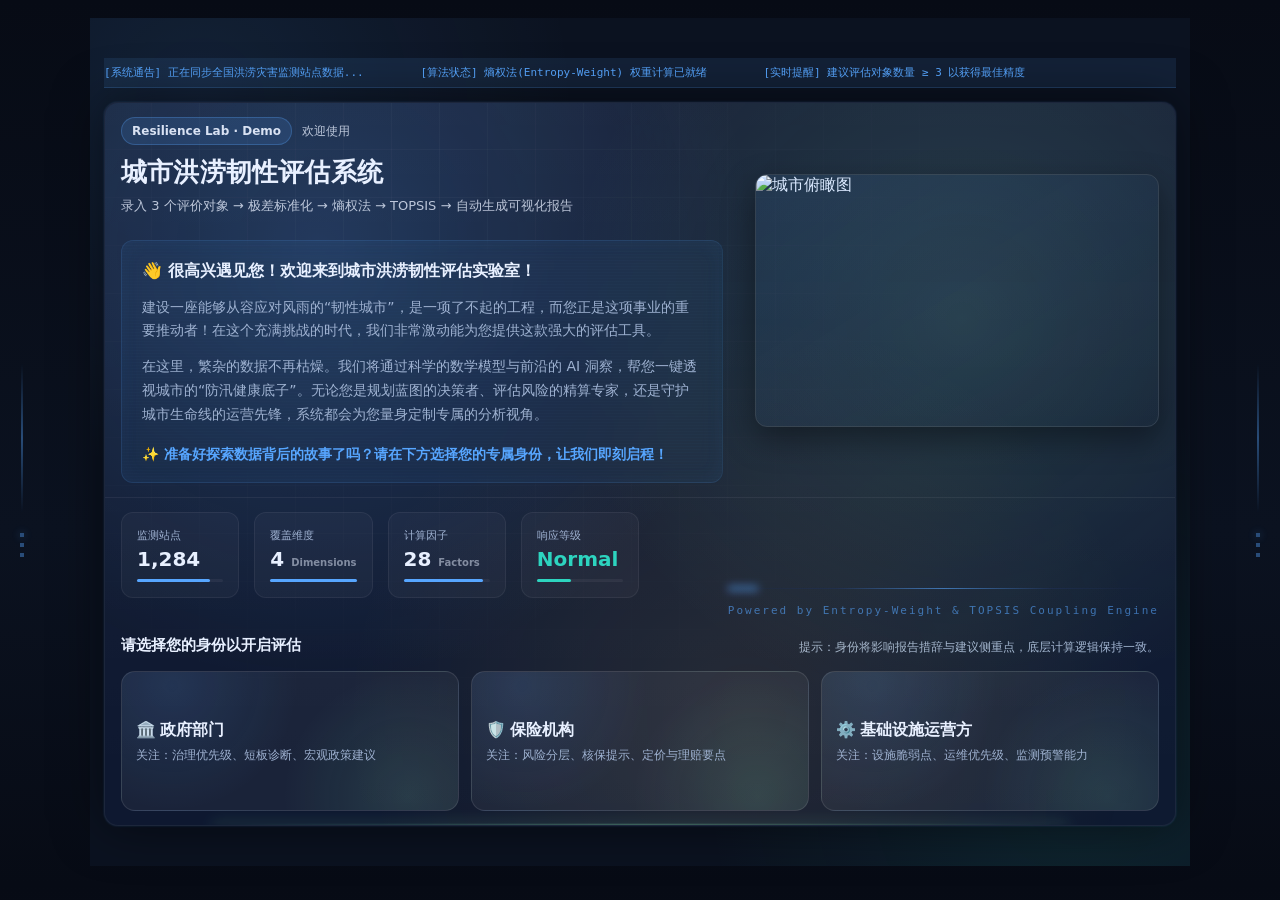
==== index.html @ 0f189b3d "无敌地图更改" ====
<!doctype html>
<html lang="zh-CN">
<head>
  <meta charset="UTF-8" />
  <meta name="viewport" content="width=device-width, initial-scale=1"/>
  <title>城市洪涝韧性评估（演示版）</title>
  <link rel="stylesheet" href="./styles.css" />
</head>
<body>

  <!-- ========== Landing：先选身份 ========== -->
  <main class="container" id="landingView">
    <div class="top-ticker">
        <div class="ticker-content">
            <span>[系统通告] 正在同步全国洪涝灾害监测站点数据...</span>
            <span>[算法状态] 熵权法(Entropy-Weight) 权重计算已就绪</span>
            <span>[实时提醒] 建议评估对象数量 ≥ 3 以获得最佳精度</span>
        </div>
    </div>

    <div class="side-deco side-left">
        <div class="deco-bar"></div>
        <div class="deco-dots"></div>
    </div>
    <div class="side-deco side-right">
        <div class="deco-bar"></div>
        <div class="deco-dots"></div>
    </div>    
    <section class="card hero">
      <div class="hero-bg" aria-hidden="true"></div>

      <div class="card-hd hero-hd">
        <div class="hero-content">
          <div class="hero-text">
            <div class="hero-top">
              <div class="hero-badge">Resilience Lab · Demo</div>
              <div class="hero-kicker">欢迎使用</div>
            </div>

            <h1 class="hero-title">城市洪涝韧性评估系统</h1>
            <div class="hero-subtitle">
              录入 3 个评价对象 → 极差标准化 → 熵权法 → TOPSIS → 自动生成可视化报告
            </div>
            
              <div class="welcome-msg">
              <p style="font-size: 16px; color: var(--text); font-weight: 600; margin-bottom: 12px;">
                👋 很高兴遇见您！欢迎来到城市洪涝韧性评估实验室！
              </p>
              <p>
                建设一座能够从容应对风雨的“韧性城市”，是一项了不起的工程，而您正是这项事业的重要推动者！在这个充满挑战的时代，我们非常激动能为您提供这款强大的评估工具。
              </p>
              <p>
                在这里，繁杂的数据不再枯燥。我们将通过科学的数学模型与前沿的 AI 洞察，帮您一键透视城市的“防汛健康底子”。无论您是规划蓝图的决策者、评估风险的精算专家，还是守护城市生命线的运营先锋，系统都会为您量身定制专属的分析视角。
              </p>
              <p style="color: var(--accent); font-weight: 600; margin-top: 16px;">
                ✨ 准备好探索数据背后的故事了吗？请在下方选择您的专属身份，让我们即刻启程！
              </p>
            </div>

          </div>
          
          <div class="hero-image">
            <!-- 使用了一张契合暗色主题的城市俯瞰图作为演示，您可以替换为自己的本地图片 -->
            <img src="https://images.unsplash.com/photo-1480714378408-67cf0d13bc1b?auto=format&fit=crop&w=800&q=80" alt="城市俯瞰图" loading="lazy" />
          </div>
        </div>
      </div>

      <div class="card-bd">
        <div class="role-header">
          <div class="system-stats-row">
              <div class="stat-box">
                  <span class="stat-label">监测站点</span>
                  <span class="stat-value">1,284</span>
                  <div class="stat-bar"><div class="bar-inner" style="width: 85%"></div></div>
              </div>
              <div class="stat-box">
                  <span class="stat-label">覆盖维度</span>
                  <span class="stat-value">4 <small>Dimensions</small></span>
                  <div class="stat-bar"><div class="bar-inner" style="width: 100%"></div></div>
              </div>
              <div class="stat-box">
                  <span class="stat-label">计算因子</span>
                  <span class="stat-value">28 <small>Factors</small></span>
                  <div class="stat-bar"><div class="bar-inner" style="width: 92%"></div></div>
              </div>
              <div class="stat-box">
                  <span class="stat-label">响应等级</span>
                  <span class="stat-value" style="color: var(--ok);">Normal</span>
                  <div class="stat-bar"><div class="bar-inner" style="width: 40%; background: var(--ok)"></div></div>
              </div>
          </div>

          <div class="landing-footer-decoration">
              <div class="data-pulse-line"></div>
              <p class="tech-tag">Powered by Entropy-Weight & TOPSIS Coupling Engine</p>
          </div>
          <span class="role-header-title">请选择您的身份以开启评估</span>
          <span class="hint" style="margin-top:0;">提示：身份将影响报告措辞与建议侧重点，底层计算逻辑保持一致。</span>
        </div>
        
        <div class="role-grid">
          <button class="role-card" data-role="gov" type="button">
            <div class="role-title">🏛️ 政府部门</div>
            <div class="role-desc">关注：治理优先级、短板诊断、宏观政策建议</div>
          </button>

          <button class="role-card" data-role="ins" type="button">
            <div class="role-title">🛡️ 保险机构</div>
            <div class="role-desc">关注：风险分层、核保提示、定价与理赔要点</div>
          </button>

          <button class="role-card" data-role="ops" type="button">
            <div class="role-title">⚙️ 基础设施运营方</div>
            <div class="role-desc">关注：设施脆弱点、运维优先级、监测预警能力</div>
          </button>
        </div>
      </div>
    </section>
  </main>


  <!-- ========== Main：主页面 ========== -->
  <div id="mainView" class="hidden">
    <header class="topbar">
      <div class="brand">
        <div class="logo">R</div>
        <div>
          <div class="title">城市洪涝韧性评估（演示站）</div>
          <div class="subtitle">熵权法 + TOPSIS（展示关键中间结果）</div>
        </div>
      </div>

      <div class="top-actions">
        <select id="roleSelect" class="control" title="切换身份">
          <option value="gov">政府部门</option>
          <option value="ins">保险机构</option>
          <option value="ops">基础设施运营方</option>
        </select>
        <button id="btnPrint" class="btn btn-ghost" type="button">导出PDF / 打印</button>
      </div>
    </header>

    <main class="container">
      <!-- 基础信息 -->
      <section class="card">
        <div class="card-hd">
          <h2>基础信息</h2>
          <div class="hint">身份显示在右上角，可随时切换。</div>
        </div>
        <div class="card-bd grid2">
          <div>
            <label class="label">当前身份</label>
            <div id="roleLabel" class="pill">政府部门</div>
          </div>
          <div>
            <label class="label">评估信息</label>
            <div class="row">
              <input id="cityInput" class="control" placeholder="城市/项目名称（如：北京市）" value="北京市" />
              <input id="dateInput" class="control" type="date" />
            </div>
          </div>
        </div>
      </section>

      <!-- 指标输入 -->
      <section class="card">
        <div class="card-hd">
          <h2>指标输入（演示版，可改）</h2>
          <div class="hint">至少需要 3 个评价对象才能稳定计算熵权。可先用示例数据一键填充。</div>
        </div>

        <div class="card-bd">
          <div class="toolbar">
            <button id="btnFillHigh" class="btn" type="button">填充示例：高韧性</button>
            <button id="btnFillMid" class="btn" type="button">填充示例：中韧性</button>
            <button id="btnFillLow" class="btn" type="button">填充示例：低韧性</button>
            <div class="spacer"></div>
            <button id="btnReset" class="btn btn-ghost" type="button">清空</button>
          </div>

          <div class="table-wrap">
            <table id="indicatorTable">
              <thead>
                <tr>
                  <th style="min-width: 220px;">指标（按四维度）</th>
                  <th style="min-width: 90px;">方向</th>
                  <th>对象A</th>
                  <th>对象B</th>
                  <th>对象C</th>
                </tr>
              </thead>
              <tbody id="indicatorTbody"></tbody>
            </table>
          </div>

          <div class="note">
            说明：方向 = 正向（越大越好）/ 负向（越大越差）。本 Demo 用代表性指标演示
          </div>
        </div>
      </section>

      <!-- 计算 -->
      <section class="card">
        <div class="card-hd">
          <div class="card" id="mapSection">
            <div class="card-hd">
              <span class="card-hd-title">📍 评估区域地理选择</span>
            </div>
            <div class="card-bd" style="display: flex; gap: 30px; height: 500px; align-items: center;">
              
              <div style="flex: 0 0 260px; display: flex; flex-direction: column; gap: 20px;">
                <label style="font-size:15px; font-weight:700;">选择评估行政区：</label>
                <select id="districtSelect" class="input-field" style="width: 100%; height: 40px; padding: 0 10px;">
                  <option value="">-- 请选择 --</option>
                  <option value="东城区">东城区</option>
                  <option value="西城区">西城区</option>
                  <option value="朝阳区">朝阳区</option>
                  <option value="海淀区">海淀区</option>
                  <option value="丰台区">丰台区</option>
                  <option value="石景山区">石景山区</option>
                  <option value="门头沟区">门头沟区</option>
                  <option value="房山区">房山区</option>
                  <option value="通州区">通州区</option>
                  <option value="顺义区">顺义区</option>
                  <option value="昌平区">昌平区</option>
                  <option value="大兴区">大兴区</option>
                  <option value="怀柔区">怀柔区</option>
                  <option value="平谷区">平谷区</option>
                  <option value="密云区">密云区</option>
                  <option value="延庆区">延庆区</option>
                </select>
                <div class="hint" style="font-size: 13px; color: var(--muted); line-height: 1.6;">
                  选择后地图将自动高亮对应区域，计算后将根据韧性等级自动着色。
                </div>
              </div>
              
              <div id="beijingMap" style="flex: 1; min-width: 600px; height: 500px; background: rgba(255,255,255,0.02); border-radius: 12px; position: relative;"></div>
            </div>
          </div>
          <br>
          <h2>计算与生成报告</h2>
          <div class="hint">按流程：极差标准化 → 熵权权重 → TOPSIS 距离 → 贴近度指数。</div>
        </div>
        <div class="card-bd" style="display: flex; gap: 30px; align-items: center;">
            <div style="flex: 1;">
                <button id="btnCompute" class="btn btn-primary" type="button">执行评估模型</button>
                <div id="status" class="status" style="margin-top: 10px;">Ready to Analyze...</div>
            </div>

            <div style="flex: 2; display: grid; grid-template-columns: repeat(3, 1fr); gap: 10px; opacity: 0.7;">
                <div class="stat-mini-box" style="background:rgba(255,255,255,0.03); padding:10px; border-radius:8px; border:1px solid rgba(255,255,255,0.05);">
                    <div style="font-size:10px; color:var(--muted);">算法引擎</div>
                    <div style="font-size:12px; font-family:monospace;">TOPSIS-Core </div>
                </div>
                <div class="stat-mini-box" style="background:rgba(255,255,255,0.03); padding:10px; border-radius:8px; border:1px solid rgba(255,255,255,0.05);">
                    <div style="font-size:10px; color:var(--muted);">数据校验</div>
                    <div style="font-size:12px; font-family:monospace; color:var(--ok);">PASS (28/28)</div>
                </div>
                <div class="stat-mini-box" style="background:rgba(255,255,255,0.03); padding:10px; border-radius:8px; border:1px solid rgba(255,255,255,0.05);">
                    <div style="font-size:10px; color:var(--muted);">计算模式</div>
                    <div style="font-size:12px; font-family:monospace;">Entropy-Weighting</div>
                </div>
            </div>
        </div>
      </section>

      <!-- 报告（放下端：保持你的布局要求） -->
      <section class="card report" id="report">
        <div class="card-hd">
          <h2>报告预览（可视化增强版）</h2>
          <div class="hint">包含：图表摘要、权重表、正理想解（摘录）、距离与贴近度、短板Top3。</div>
        </div>

        <div class="card-bd" id="reportBody">
          <div class="empty">点击“生成报告”后，这里会出现可导出的报告内容。</div>
        </div>
      </section>
    </main>

    <footer class="footer">
      演示站：仅用于产品展示。
    </footer>
  </div>

  <!-- 图表库：只做可视化，不参与计算 -->
  <script src="https://cdn.jsdelivr.net/npm/chart.js@4.4.1/dist/chart.umd.min.js"></script>
  <script src="./app.js"></script>
  <script src="https://cdn.jsdelivr.net/npm/echarts@5.4.3/dist/echarts.min.js"></script>
</body>
</html>
---- styles.css ----
:root{
  --bg:#0b1220;
  --card:#0f1a33;
  --muted:#9fb2d1;
  --text:#e8f0ff;
  --line:#203056;
  --accent:#57a6ff;
  --accent2:#8fffbd;
  --danger:#ff6b6b;
  --warn:#ffd166;
  --ok:#2dd4bf;
}

*{box-sizing:border-box;}
body{
  margin:0;
  font-family: ui-sans-serif, system-ui, -apple-system, Segoe UI, Roboto, Helvetica, Arial;
  background: linear-gradient(180deg, #070b15 0%, var(--bg) 60%, #070b15 100%);
  color:var(--text);
}

.hidden{ display:none !important; }

.topbar{
  position: sticky; top:0;
  z-index:10;
  display:flex; align-items:center; justify-content:space-between;
  padding:14px 18px;
  background: rgba(9,13,25,.85);
  backdrop-filter: blur(10px);
  border-bottom:1px solid rgba(255,255,255,.06);
}
.brand{display:flex; gap:12px; align-items:center;}
.logo{
  width:36px;height:36px;border-radius:10px;
  display:grid;place-items:center;
  background: linear-gradient(135deg, var(--accent), var(--accent2));
  color:#081025;font-weight:800;
}
.title{font-weight:800; letter-spacing:.2px;}
.subtitle{color:var(--muted); font-size:12px; margin-top:2px;}
.top-actions{display:flex; gap:10px; align-items:center;}

.container{
  max-width:1100px;
  margin:18px auto;
  padding:0 14px;
  display:flex;
  flex-direction:column;
  gap:14px;
}

.card{
  background: rgba(15,26,51,.88);
  border:1px solid rgba(255,255,255,.06);
  border-radius:14px;
  overflow:hidden;
  box-shadow: 0 10px 28px rgba(0,0,0,.35);
}
.card-hd{
  padding:14px 16px;
  border-bottom:1px solid rgba(255,255,255,.06);
}
.card-hd h2{margin:0; font-size:16px;}
.hint{color:var(--muted); font-size:12px; margin-top:6px; line-height:1.4;}
.card-bd{padding:14px 16px;}

.grid2{
  display:grid; grid-template-columns: 1fr 1fr;
  gap:12px;
}
@media (max-width: 860px){
  .grid2{grid-template-columns:1fr;}
}

.label{display:block; font-size:12px; color:var(--muted); margin-bottom:6px;}
.row{display:flex; gap:10px; flex-wrap:wrap;}

.control{
  background: rgba(255,255,255,.06);
  border:1px solid rgba(255,255,255,.10);
  color:var(--text);
  border-radius:10px;
  padding:10px 10px;
  min-width: 180px;
  outline:none;
}
.control:focus{border-color: rgba(87,166,255,.55); box-shadow: 0 0 0 3px rgba(87,166,255,.12);}

.pill{
  display:inline-flex; align-items:center;
  padding:8px 10px;
  border-radius:999px;
  background: rgba(87,166,255,.14);
  border:1px solid rgba(87,166,255,.28);
  width: fit-content;
}

.toolbar{display:flex; gap:10px; align-items:center; flex-wrap:wrap;}
.spacer{flex:1;}

.btn{
  border:1px solid rgba(255,255,255,.12);
  background: rgba(255,255,255,.06);
  color:var(--text);
  padding:10px 12px;
  border-radius:10px;
  cursor:pointer;
}
.btn:hover{border-color: rgba(255,255,255,.22);}
.btn-primary{
  background: linear-gradient(135deg, rgba(87,166,255,.95), rgba(45,212,191,.75));
  color:#071023;
  font-weight:800;
  border:none;
}
.btn-ghost{background: transparent;}

.status{
  font-size:12px;
  color:var(--muted);
  padding:8px 10px;
  border-radius:10px;
  border:1px dashed rgba(255,255,255,.14);
}

/* 优化表格容器，增加最大高度和内部滚动 */
.table-wrap {
  overflow-y: auto;
  overflow-x: auto;
  border-radius: 12px;
  border: 1px solid rgba(255,255,255,.08);
  max-height: 560px; /* 限制最大高度，触发内部滚动 */
  background: rgba(0,0,0,.1);
}

/* 锁定表头，滚动时表头不下沉 */
th {
  font-size: 12px; 
  color: var(--muted); 
  text-align: left; 
  background: rgba(15,26,51, 0.95); /* 改为深色实底，防止滚动时文字重叠 */
  backdrop-filter: blur(4px);
  position: sticky; 
  top: 0;
  z-index: 2;
  box-shadow: 0 1px 0 rgba(255,255,255,.08);
}

/* 滚动条整体美化 (Webkit) */
.table-wrap::-webkit-scrollbar {
  width: 8px;
  height: 8px;
}
.table-wrap::-webkit-scrollbar-track {
  background: rgba(255,255,255,.02);
  border-radius: 4px;
}
.table-wrap::-webkit-scrollbar-thumb {
  background: rgba(255,255,255,.15);
  border-radius: 4px;
}
.table-wrap::-webkit-scrollbar-thumb:hover {
  background: rgba(87,166,255,.4);
}


.dir{
  display:inline-flex; gap:6px; align-items:center;
  padding:6px 8px; border-radius:999px;
  border:1px solid rgba(255,255,255,.10);
  background: rgba(255,255,255,.05);
  font-size:12px;
}
.badge-pos{color:var(--ok);}
.badge-neg{color:var(--warn);}

.cell-input{
  width:100%;
  min-width:120px;
  padding:8px 8px;
  border-radius:10px;
  border:1px solid rgba(255,255,255,.10);
  background: rgba(0,0,0,.18);
  color:var(--text);
  outline:none;
}
.cell-input:focus{border-color: rgba(87,166,255,.55); box-shadow: 0 0 0 3px rgba(87,166,255,.12);}

.note{margin-top:10px; color:var(--muted); font-size:12px; line-height:1.4;}
.empty{color:var(--muted); font-size:13px; padding:10px; border:1px dashed rgba(255,255,255,.14); border-radius:12px;}

.report .card-bd{background: rgba(255,255,255,.02);}

.r-title{font-size:18px; font-weight:900; margin:0 0 6px 0;}
.r-meta{color:var(--muted); font-size:12px; margin-bottom:12px;}
hr.sep{border:none; border-top:1px solid rgba(255,255,255,.10); margin:14px 0;}

.kpi{
  display:grid; grid-template-columns: 1fr 1fr 1fr;
  gap:10px;
}
@media (max-width: 860px){
  .kpi{grid-template-columns:1fr;}
}
.kpi .box{
  border:1px solid rgba(255,255,255,.08);
  border-radius:12px;
  padding:12px;
  background: rgba(0,0,0,.16);
}
.kpi .box .big{font-size:22px; font-weight:900;}
.kpi .box .small{color:var(--muted); font-size:12px; margin-top:6px;}

.small-table{width:100%; border-collapse:collapse; margin-top:8px;}
.small-table th, .small-table td{padding:8px 8px; border-bottom:1px solid rgba(255,255,255,.06);}
.small-table th{background: rgba(255,255,255,.03);}

.footer{max-width:1100px; margin:16px auto 26px; padding:0 14px; color:var(--muted); font-size:12px;}

/* Landing: Hero 更精致 */
.hero{position:relative;}
.hero-hd{position:relative; overflow:hidden;}
.hero-top{display:flex; gap:10px; align-items:center; flex-wrap:wrap;}
.hero-badge{
  display:inline-flex; align-items:center;
  padding:6px 10px;
  border-radius:999px;
  background: rgba(87,166,255,.14);
  border:1px solid rgba(87,166,255,.28);
  color: rgba(232,240,255,.92);
  font-size:12px;
  font-weight:800;
}
.hero-kicker{color: rgba(232,240,255,.78); font-size:12px;}
.hero-title{
  margin:10px 0 6px 0;
  font-size: 26px;
  letter-spacing:.2px;
}
.hero-subtitle{
  color: rgba(232,240,255,.78);
  font-size:13px;
  line-height:1.5;
  max-width: 820px;
}
.hero-bg{
  position:absolute;
  inset:-2px;
  pointer-events:none;
  background:
    radial-gradient(circle at 20% 20%, rgba(87,166,255,.20), transparent 42%),
    radial-gradient(circle at 80% 30%, rgba(143,255,189,.14), transparent 40%),
    radial-gradient(circle at 60% 85%, rgba(255,209,102,.10), transparent 45%),
    linear-gradient(180deg, rgba(255,255,255,.06), rgba(255,255,255,0));
  opacity:.9;
}
.hero-bg::after{
  content:"";
  position:absolute;
  inset:0;
  background-image:
    linear-gradient(rgba(255,255,255,.06) 1px, transparent 1px),
    linear-gradient(90deg, rgba(255,255,255,.06) 1px, transparent 1px);
  background-size: 48px 48px;
  mask-image: radial-gradient(circle at 30% 10%, rgba(0,0,0,1), rgba(0,0,0,0) 60%);
  opacity:.55;
}

/* Landing 角色卡片 */
.role-grid{
  display:grid;
  grid-template-columns: 1fr 1fr 1fr;
  gap:12px;
}
@media (max-width: 860px){
  .role-grid{ grid-template-columns: 1fr; }
}
.role-card{
  text-align:left;
  padding:14px;
  border-radius:14px;
  border:1px solid rgba(255,255,255,.10);
  background:
    radial-gradient(circle at 15% 10%, rgba(87,166,255,.12), transparent 40%),
    radial-gradient(circle at 85% 90%, rgba(143,255,189,.10), transparent 40%),
    rgba(255,255,255,.05);
  color: var(--text);
  cursor:pointer;
  transition: transform .10s ease, border-color .12s ease, background .12s ease;
}
.role-card:hover{
  transform: translateY(-2px);
  border-color: rgba(87,166,255,.40);
  background:
    radial-gradient(circle at 15% 10%, rgba(87,166,255,.18), transparent 40%),
    radial-gradient(circle at 85% 90%, rgba(143,255,189,.14), transparent 40%),
    rgba(87,166,255,.06);
}
.role-title{ font-weight:900; font-size:16px; }
.role-desc{ color: var(--muted); font-size:12px; margin-top:6px; line-height:1.4; }

/* 报告：图表区 */
.viz-grid{
  display:grid;
  grid-template-columns: 1.2fr .8fr;
  gap:12px;
  margin-top: 10px;
}
@media (max-width: 860px){
  .viz-grid{grid-template-columns:1fr;}
}
.viz-card{
  border:1px solid rgba(255,255,255,.08);
  border-radius:12px;
  padding:12px;
  background: rgba(0,0,0,.16);
}
.viz-title{
  font-weight:900;
  margin:0 0 8px 0;
  font-size:13px;
  color: rgba(232,240,255,.92);
}
.canvas-wrap{
  height: 260px;
}
@media (max-width: 860px){
  .canvas-wrap{height: 240px;}
}

.ai-box{
  border:1px solid rgba(87,166,255,.22);
  background: rgba(87,166,255,.08);
  border-radius: 12px;
  padding: 10px 12px;
  margin-top: 8px;
}
.ai-muted{color: var(--muted); font-size:12px;}

/* Print */
@media print{
  body{background:#fff; color:#000;}
  .topbar, .footer, .toolbar, #btnPrint {display:none !important;}
  .card{box-shadow:none; border:1px solid #ddd; background:#fff;}
  .report .card-bd{background:#fff;}
  .hint,.note,.r-meta,.small,.ai-muted{color:#444 !important;}
  table, th, td{color:#000;}
}
/* =========================================
   新增：Landing 欢迎区图文布局
   ========================================= */
.hero-content {
  display: flex;
  gap: 32px;
  align-items: center;
}

.hero-text {
  flex: 1.2;
}

.hero-image {
  flex: 0.8;
  border-radius: 12px;
  overflow: hidden;
  border: 1px solid rgba(255,255,255,.1);
  box-shadow: 0 12px 32px rgba(0,0,0,.4);
  position: relative;
}

.hero-image::after {
  content: "";
  position: absolute;
  inset: 0;
  background: linear-gradient(to bottom right, rgba(87,166,255,0.1), transparent);
  pointer-events: none;
}

.hero-image img {
  width: 100%;
  height: auto;
  display: block;
  object-fit: cover;
  aspect-ratio: 16 / 10;
  transition: transform 0.5s ease;
}

.hero-image:hover img {
  transform: scale(1.03);
}

/* 替换或更新原有的 .welcome-msg 样式 */
.welcome-msg {
  margin-top: 24px;
  color: var(--muted);
  line-height: 1.7;
  font-size: 14px;
  background: rgba(87,166,255,.04); /* 加一点极淡的背景色烘托氛围 */
  padding: 16px 20px;
  border-radius: 12px;
  border-left: 3px solid var(--accent); /* 左侧加一条高亮强调线 */
}

.welcome-msg p {
  margin: 0 0 12px 0;
}

.welcome-msg p:last-child {
  margin-bottom: 0;
}


.role-header {
  display: flex;
  justify-content: space-between;
  align-items: flex-end;
  margin-bottom: 16px;
  flex-wrap: wrap;
  gap: 8px;
}

.role-header-title {
  font-size: 15px;
  font-weight: 800;
  color: var(--text);
}

/* 响应式处理：屏幕较小时改为上下堆叠 */
@media (max-width: 860px) {
  .hero-content {
    flex-direction: column;
    gap: 20px;
  }
  .hero-image {
    width: 100%;
  }
}
/* --- 页面整体填充增强 --- */
#landingView {
    padding-top: 40px;
    padding-bottom: 40px;
    background: 
        radial-gradient(circle at 10% 10%, rgba(87, 166, 255, 0.1), transparent 30%),
        radial-gradient(circle at 90% 90%, rgba(45, 212, 191, 0.1), transparent 30%),
        var(--bg);
}

/* --- 顶部统计面板 --- */
.system-stats-row {
    display: grid;
    grid-template-columns: repeat(4, 1fr);
    gap: 15px;
    margin-bottom: 30px;
}

.stat-box {
    background: rgba(255, 255, 255, 0.03);
    border: 1px solid rgba(255, 255, 255, 0.06);
    padding: 15px;
    border-radius: 12px;
    position: relative;
    overflow: hidden;
}

.stat-label { font-size: 11px; color: var(--muted); display: block; margin-bottom: 4px; }
.stat-value { font-size: 20px; font-weight: 900; color: var(--text); }
.stat-value small { font-size: 10px; opacity: 0.5; }

.stat-bar { height: 3px; background: rgba(255,255,255,0.05); margin-top: 8px; border-radius: 2px; }
.bar-inner { height: 100%; background: var(--accent); border-radius: 2px; transition: width 1s; }

/* --- 角色卡片增强（填满感的核心） --- */
.role-card {
    min-height: 140px; /* 增加高度 */
    display: flex;
    flex-direction: column;
    justify-content: center;
    position: relative;
}

.role-card::before {
    content: "";
    position: absolute;
    top: 0; left: 0; width: 100%; height: 2px;
    background: linear-gradient(90deg, transparent, var(--accent), transparent);
    opacity: 0; transition: 0.3s;
}

.role-card:hover::before { opacity: 1; }

/* --- 底部装饰 --- */
.landing-footer-decoration {
    margin-top: 40px;
    text-align: center;
    opacity: 0.6;
}

.data-pulse-line {
    width: 100%;
    height: 1px;
    background: linear-gradient(90deg, transparent, var(--line), var(--accent), var(--line), transparent);
    margin-bottom: 15px;
    position: relative;
}

.data-pulse-line::after {
    content: "";
    position: absolute;
    top: -2px; left: 0; width: 30px; height: 5px;
    background: var(--accent);
    filter: blur(4px);
    animation: scan 3s infinite linear;
}

@keyframes scan {
    0% { left: 0%; }
    100% { left: 100%; }
}

.tech-tag {
    font-family: monospace;
    font-size: 11px;
    letter-spacing: 2px;
    color: var(--accent);
}

/* --- 修正 Hero 区域的空洞 --- */
.welcome-msg {
    backdrop-filter: blur(10px);
    background: rgba(87, 166, 255, 0.05);
    border: 1px solid rgba(87, 166, 255, 0.15);
    box-shadow: inset 0 0 20px rgba(87, 166, 255, 0.05);
}
/* --- 顶部滚动公告 --- */
.top-ticker {
    background: rgba(87, 166, 255, 0.1);
    border-bottom: 1px solid rgba(87, 166, 255, 0.2);
    height: 30px;
    overflow: hidden;
    white-space: nowrap;
    display: flex;
    align-items: center;
}
.ticker-content {
    display: inline-block;
    animation: ticker 25s linear infinite;
    font-family: monospace;
    font-size: 11px;
    color: var(--accent);
}
.ticker-content span { margin-right: 50px; }
@keyframes ticker {
    0% { transform: translateX(100vw); }
    100% { transform: translateX(-100%); }
}

/* --- 侧边数据槽装饰 --- */
.side-deco {
    position: fixed;
    top: 50%;
    transform: translateY(-50%);
    display: flex;
    flex-direction: column;
    align-items: center;
    gap: 20px;
    opacity: 0.4;
    pointer-events: none;
}
.side-left { left: 20px; }
.side-right { right: 20px; }

.deco-bar {
    width: 2px;
    height: 150px;
    background: linear-gradient(to bottom, transparent, var(--accent), transparent);
}
.deco-dots {
    width: 4px;
    height: 4px;
    background: var(--accent);
    box-shadow: 0 0 8px var(--accent), 0 10px 0 var(--accent), 0 20px 0 var(--accent);
}

/* --- 强化 Hero 区域的视觉重量 --- */
.hero {
    position: relative;
    box-shadow: 0 0 50px rgba(0, 0, 0, 0.5), 0 0 2px rgba(87, 166, 255, 0.3);
}

/* 为卡片增加一个“发光底座”感 */
.hero::after {
    content: "";
    position: absolute;
    bottom: -1px; left: 10%; width: 80%; height: 1px;
    background: linear-gradient(90deg, transparent, var(--accent2), transparent);
    filter: blur(1px);
    box-shadow: 0 0 15px var(--accent2);
}

/* --- 欢迎信息的视觉扩充 --- */
.welcome-msg {
    border-right: 1px solid rgba(87, 166, 255, 0.1);
    position: relative;
    overflow: hidden;
}

/* 增加一个淡淡的背景扫描线 */
.welcome-msg::before {
    content: "";
    position: absolute;
    top: 0; left: 0; width: 100%; height: 100%;
    background: repeating-linear-gradient(0deg, transparent, transparent 2px, rgba(87, 166, 255, 0.03) 3px);
    pointer-events: none;
}

/* 响应式：屏幕太小时隐藏测边装饰 */
@media (max-width: 1200px) {
    .side-deco { display: none; }
}
/* 给主视图加个微妙的背景装饰，呼应 Landing */
#mainView {
    background-image: 
        radial-gradient(circle at 0% 0%, rgba(87, 166, 255, 0.05) 0%, transparent 40%),
        radial-gradient(circle at 100% 100%, rgba(45, 212, 191, 0.05) 0%, transparent 40%);
}

/* 1. 顶部 Header 深度美化 */
.topbar {
    border-bottom: 2px solid var(--accent);
    box-shadow: 0 4px 20px rgba(0,0,0,0.5);
}

/* 2. 改造计算按钮区域（原图这里太秃了） */
#btnCompute {
    position: relative;
    padding: 12px 40px;
    font-size: 16px;
    text-transform: uppercase;
    letter-spacing: 2px;
    overflow: hidden;
    transition: all 0.3s;
}

#btnCompute::after {
    content: "";
    position: absolute;
    width: 100%; height: 100%;
    top: 0; left: -100%;
    background: linear-gradient(90deg, transparent, rgba(255,255,255,0.2), transparent);
    animation: shine 3s infinite;
}

@keyframes shine {
    to { left: 100%; }
}

/* 3. 报告区域的“数字证书”风格（解决报告预览太扁平的问题） */
.report-header-box {
    display: flex;
    justify-content: space-between;
    align-items: center;
    padding: 20px;
    background: rgba(87, 166, 255, 0.05);
    border: 1px solid rgba(87, 166, 255, 0.2);
    border-radius: 12px;
    margin-bottom: 20px;
}

/* 4. 给表格输入框加点科技发光 */
.cell-input:focus {
    border-color: var(--accent2);
    box-shadow: 0 0 10px rgba(143, 255, 189, 0.2);
    background: rgba(143, 255, 189, 0.05);
}
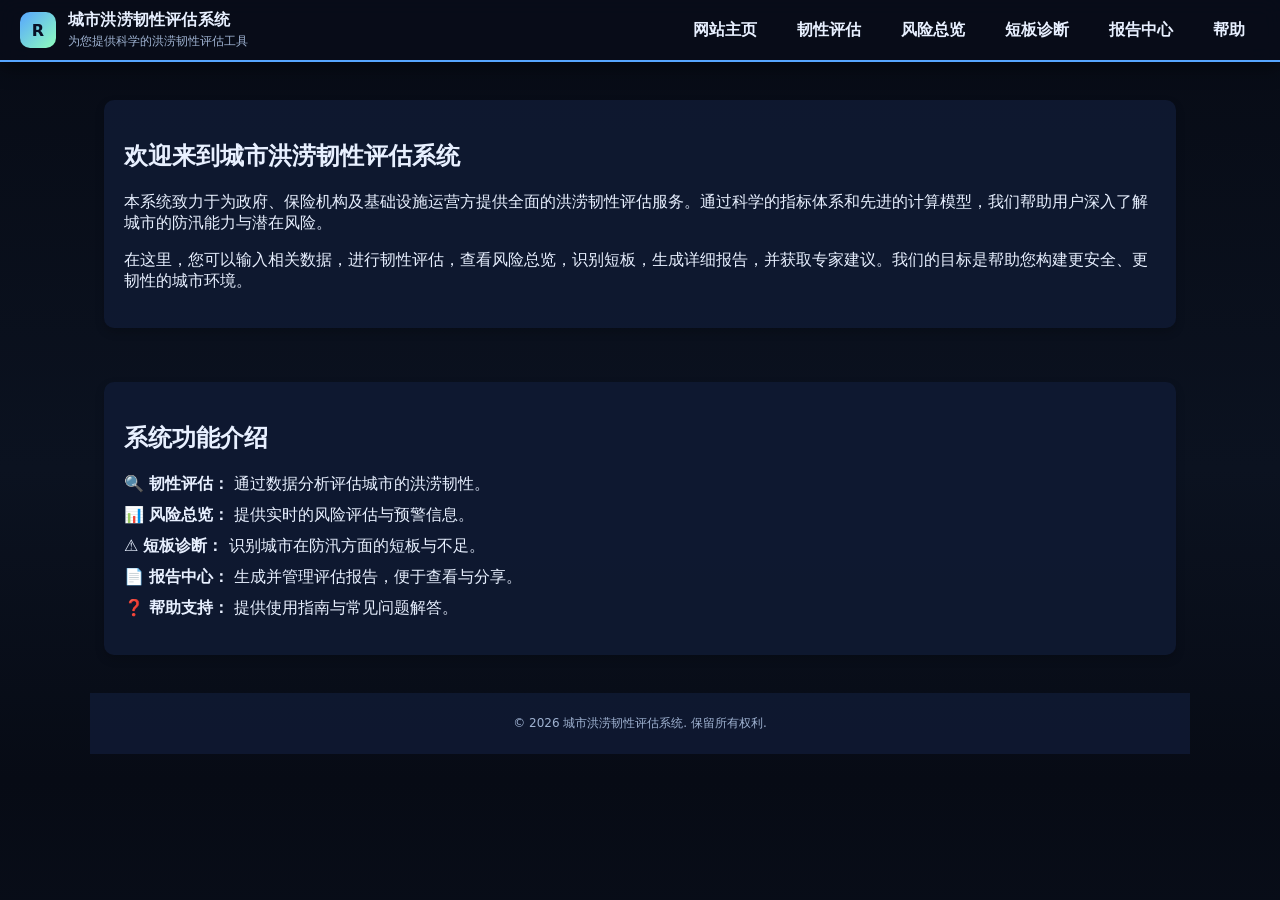
==== commit 080d29e5: "1" ====
--- a/index.html
+++ b/index.html
@@ -3,289 +3,62 @@
 <head>
   <meta charset="UTF-8" />
   <meta name="viewport" content="width=device-width, initial-scale=1"/>
-  <title>城市洪涝韧性评估（演示版）</title>
+  <title>城市洪涝韧性评估系统</title>
+  <script src="./top.js"></script>
   <link rel="stylesheet" href="./styles.css" />
+  <link rel="stylesheet" href="./home.css" />
 </head>
 <body>
 
-  <!-- ========== Landing：先选身份 ========== -->
-  <main class="container" id="landingView">
-    <div class="top-ticker">
-        <div class="ticker-content">
-            <span>[系统通告] 正在同步全国洪涝灾害监测站点数据...</span>
-            <span>[算法状态] 熵权法(Entropy-Weight) 权重计算已就绪</span>
-            <span>[实时提醒] 建议评估对象数量 ≥ 3 以获得最佳精度</span>
-        </div>
+  <!-- ========== 顶部导航栏 ========== -->
+  <header class="topbar">
+    <div class="brand">
+      <div class="logo">R</div>
+      <div>
+        <div class="title">城市洪涝韧性评估系统</div>
+        <div class="subtitle">为您提供科学的洪涝韧性评估工具</div>
+      </div>
     </div>
+    <nav class="top-actions">
+      <a href="#home" class="nav-link">网站主页</a>
+      <a href="/resilience-assessment.html" class="nav-link">韧性评估</a>
+      <a href="#risk-overview" class="nav-link">风险总览</a>
+      <a href="#gaps-diagnosis" class="nav-link">短板诊断</a>
+      <a href="#report-center" class="nav-link">报告中心</a>
+      <a href="#help" class="nav-link">帮助</a>
+    </nav>
+  </header>
 
-    <div class="side-deco side-left">
-        <div class="deco-bar"></div>
-        <div class="deco-dots"></div>
-    </div>
-    <div class="side-deco side-right">
-        <div class="deco-bar"></div>
-        <div class="deco-dots"></div>
-    </div>    
-    <section class="card hero">
-      <div class="hero-bg" aria-hidden="true"></div>
+  <!-- ========== 主内容区 ========== -->
+  <main class="container">
+    <section class="intro-section">
+      <h1>欢迎来到城市洪涝韧性评估系统</h1>
+      <p>
+        本系统致力于为政府、保险机构及基础设施运营方提供全面的洪涝韧性评估服务。通过科学的指标体系和先进的计算模型，我们帮助用户深入了解城市的防汛能力与潜在风险。
+      </p>
+      <p>
+        在这里，您可以输入相关数据，进行韧性评估，查看风险总览，识别短板，生成详细报告，并获取专家建议。我们的目标是帮助您构建更安全、更韧性的城市环境。
+      </p>
+    </section>
 
-      <div class="card-hd hero-hd">
-        <div class="hero-content">
-          <div class="hero-text">
-            <div class="hero-top">
-              <div class="hero-badge">Resilience Lab · Demo</div>
-              <div class="hero-kicker">欢迎使用</div>
-            </div>
+    <section class="features-section">
+      <h2>系统功能介绍</h2>
+      <ul>
+        <li>🔍 <strong>韧性评估：</strong> 通过数据分析评估城市的洪涝韧性。</li>
+        <li>📊 <strong>风险总览：</strong> 提供实时的风险评估与预警信息。</li>
+        <li>⚠️ <strong>短板诊断：</strong> 识别城市在防汛方面的短板与不足。</li>
+        <li>📄 <strong>报告中心：</strong> 生成并管理评估报告，便于查看与分享。</li>
+        <li>❓ <strong>帮助支持：</strong> 提供使用指南与常见问题解答。</li>
+      </ul>
+    </section>
 
-            <h1 class="hero-title">城市洪涝韧性评估系统</h1>
-            <div class="hero-subtitle">
-              录入 3 个评价对象 → 极差标准化 → 熵权法 → TOPSIS → 自动生成可视化报告
-            </div>
-            
-              <div class="welcome-msg">
-              <p style="font-size: 16px; color: var(--text); font-weight: 600; margin-bottom: 12px;">
-                👋 很高兴遇见您！欢迎来到城市洪涝韧性评估实验室！
-              </p>
-              <p>
-                建设一座能够从容应对风雨的“韧性城市”，是一项了不起的工程，而您正是这项事业的重要推动者！在这个充满挑战的时代，我们非常激动能为您提供这款强大的评估工具。
-              </p>
-              <p>
-                在这里，繁杂的数据不再枯燥。我们将通过科学的数学模型与前沿的 AI 洞察，帮您一键透视城市的“防汛健康底子”。无论您是规划蓝图的决策者、评估风险的精算专家，还是守护城市生命线的运营先锋，系统都会为您量身定制专属的分析视角。
-              </p>
-              <p style="color: var(--accent); font-weight: 600; margin-top: 16px;">
-                ✨ 准备好探索数据背后的故事了吗？请在下方选择您的专属身份，让我们即刻启程！
-              </p>
-            </div>
 
-          </div>
-          
-          <div class="hero-image">
-            <!-- 使用了一张契合暗色主题的城市俯瞰图作为演示，您可以替换为自己的本地图片 -->
-            <img src="https://images.unsplash.com/photo-1480714378408-67cf0d13bc1b?auto=format&fit=crop&w=800&q=80" alt="城市俯瞰图" loading="lazy" />
-          </div>
-        </div>
-      </div>
-
-      <div class="card-bd">
-        <div class="role-header">
-          <div class="system-stats-row">
-              <div class="stat-box">
-                  <span class="stat-label">监测站点</span>
-                  <span class="stat-value">1,284</span>
-                  <div class="stat-bar"><div class="bar-inner" style="width: 85%"></div></div>
-              </div>
-              <div class="stat-box">
-                  <span class="stat-label">覆盖维度</span>
-                  <span class="stat-value">4 <small>Dimensions</small></span>
-                  <div class="stat-bar"><div class="bar-inner" style="width: 100%"></div></div>
-              </div>
-              <div class="stat-box">
-                  <span class="stat-label">计算因子</span>
-                  <span class="stat-value">28 <small>Factors</small></span>
-                  <div class="stat-bar"><div class="bar-inner" style="width: 92%"></div></div>
-              </div>
-              <div class="stat-box">
-                  <span class="stat-label">响应等级</span>
-                  <span class="stat-value" style="color: var(--ok);">Normal</span>
-                  <div class="stat-bar"><div class="bar-inner" style="width: 40%; background: var(--ok)"></div></div>
-              </div>
-          </div>
-
-          <div class="landing-footer-decoration">
-              <div class="data-pulse-line"></div>
-              <p class="tech-tag">Powered by Entropy-Weight & TOPSIS Coupling Engine</p>
-          </div>
-          <span class="role-header-title">请选择您的身份以开启评估</span>
-          <span class="hint" style="margin-top:0;">提示：身份将影响报告措辞与建议侧重点，底层计算逻辑保持一致。</span>
-        </div>
-        
-        <div class="role-grid">
-          <button class="role-card" data-role="gov" type="button">
-            <div class="role-title">🏛️ 政府部门</div>
-            <div class="role-desc">关注：治理优先级、短板诊断、宏观政策建议</div>
-          </button>
-
-          <button class="role-card" data-role="ins" type="button">
-            <div class="role-title">🛡️ 保险机构</div>
-            <div class="role-desc">关注：风险分层、核保提示、定价与理赔要点</div>
-          </button>
-
-          <button class="role-card" data-role="ops" type="button">
-            <div class="role-title">⚙️ 基础设施运营方</div>
-            <div class="role-desc">关注：设施脆弱点、运维优先级、监测预警能力</div>
-          </button>
-        </div>
-      </div>
-    </section>
   </main>
 
+  <!-- ========== 页脚 ========== -->
+  <footer class="footer">
+    <p>© 2026 城市洪涝韧性评估系统. 保留所有权利.</p>
+  </footer>
 
-  <!-- ========== Main：主页面 ========== -->
-  <div id="mainView" class="hidden">
-    <header class="topbar">
-      <div class="brand">
-        <div class="logo">R</div>
-        <div>
-          <div class="title">城市洪涝韧性评估（演示站）</div>
-          <div class="subtitle">熵权法 + TOPSIS（展示关键中间结果）</div>
-        </div>
-      </div>
-
-      <div class="top-actions">
-        <select id="roleSelect" class="control" title="切换身份">
-          <option value="gov">政府部门</option>
-          <option value="ins">保险机构</option>
-          <option value="ops">基础设施运营方</option>
-        </select>
-        <button id="btnPrint" class="btn btn-ghost" type="button">导出PDF / 打印</button>
-      </div>
-    </header>
-
-    <main class="container">
-      <!-- 基础信息 -->
-      <section class="card">
-        <div class="card-hd">
-          <h2>基础信息</h2>
-          <div class="hint">身份显示在右上角，可随时切换。</div>
-        </div>
-        <div class="card-bd grid2">
-          <div>
-            <label class="label">当前身份</label>
-            <div id="roleLabel" class="pill">政府部门</div>
-          </div>
-          <div>
-            <label class="label">评估信息</label>
-            <div class="row">
-              <input id="cityInput" class="control" placeholder="城市/项目名称（如：北京市）" value="北京市" />
-              <input id="dateInput" class="control" type="date" />
-            </div>
-          </div>
-        </div>
-      </section>
-
-      <!-- 指标输入 -->
-      <section class="card">
-        <div class="card-hd">
-          <h2>指标输入（演示版，可改）</h2>
-          <div class="hint">至少需要 3 个评价对象才能稳定计算熵权。可先用示例数据一键填充。</div>
-        </div>
-
-        <div class="card-bd">
-          <div class="toolbar">
-            <button id="btnFillHigh" class="btn" type="button">填充示例：高韧性</button>
-            <button id="btnFillMid" class="btn" type="button">填充示例：中韧性</button>
-            <button id="btnFillLow" class="btn" type="button">填充示例：低韧性</button>
-            <div class="spacer"></div>
-            <button id="btnReset" class="btn btn-ghost" type="button">清空</button>
-          </div>
-
-          <div class="table-wrap">
-            <table id="indicatorTable">
-              <thead>
-                <tr>
-                  <th style="min-width: 220px;">指标（按四维度）</th>
-                  <th style="min-width: 90px;">方向</th>
-                  <th>对象A</th>
-                  <th>对象B</th>
-                  <th>对象C</th>
-                </tr>
-              </thead>
-              <tbody id="indicatorTbody"></tbody>
-            </table>
-          </div>
-
-          <div class="note">
-            说明：方向 = 正向（越大越好）/ 负向（越大越差）。本 Demo 用代表性指标演示
-          </div>
-        </div>
-      </section>
-
-      <!-- 计算 -->
-      <section class="card">
-        <div class="card-hd">
-          <div class="card" id="mapSection">
-            <div class="card-hd">
-              <span class="card-hd-title">📍 评估区域地理选择</span>
-            </div>
-            <div class="card-bd" style="display: flex; gap: 30px; height: 500px; align-items: center;">
-              
-              <div style="flex: 0 0 260px; display: flex; flex-direction: column; gap: 20px;">
-                <label style="font-size:15px; font-weight:700;">选择评估行政区：</label>
-                <select id="districtSelect" class="input-field" style="width: 100%; height: 40px; padding: 0 10px;">
-                  <option value="">-- 请选择 --</option>
-                  <option value="东城区">东城区</option>
-                  <option value="西城区">西城区</option>
-                  <option value="朝阳区">朝阳区</option>
-                  <option value="海淀区">海淀区</option>
-                  <option value="丰台区">丰台区</option>
-                  <option value="石景山区">石景山区</option>
-                  <option value="门头沟区">门头沟区</option>
-                  <option value="房山区">房山区</option>
-                  <option value="通州区">通州区</option>
-                  <option value="顺义区">顺义区</option>
-                  <option value="昌平区">昌平区</option>
-                  <option value="大兴区">大兴区</option>
-                  <option value="怀柔区">怀柔区</option>
-                  <option value="平谷区">平谷区</option>
-                  <option value="密云区">密云区</option>
-                  <option value="延庆区">延庆区</option>
-                </select>
-                <div class="hint" style="font-size: 13px; color: var(--muted); line-height: 1.6;">
-                  选择后地图将自动高亮对应区域，计算后将根据韧性等级自动着色。
-                </div>
-              </div>
-              
-              <div id="beijingMap" style="flex: 1; min-width: 600px; height: 500px; background: rgba(255,255,255,0.02); border-radius: 12px; position: relative;"></div>
-            </div>
-          </div>
-          <br>
-          <h2>计算与生成报告</h2>
-          <div class="hint">按流程：极差标准化 → 熵权权重 → TOPSIS 距离 → 贴近度指数。</div>
-        </div>
-        <div class="card-bd" style="display: flex; gap: 30px; align-items: center;">
-            <div style="flex: 1;">
-                <button id="btnCompute" class="btn btn-primary" type="button">执行评估模型</button>
-                <div id="status" class="status" style="margin-top: 10px;">Ready to Analyze...</div>
-            </div>
-
-            <div style="flex: 2; display: grid; grid-template-columns: repeat(3, 1fr); gap: 10px; opacity: 0.7;">
-                <div class="stat-mini-box" style="background:rgba(255,255,255,0.03); padding:10px; border-radius:8px; border:1px solid rgba(255,255,255,0.05);">
-                    <div style="font-size:10px; color:var(--muted);">算法引擎</div>
-                    <div style="font-size:12px; font-family:monospace;">TOPSIS-Core </div>
-                </div>
-                <div class="stat-mini-box" style="background:rgba(255,255,255,0.03); padding:10px; border-radius:8px; border:1px solid rgba(255,255,255,0.05);">
-                    <div style="font-size:10px; color:var(--muted);">数据校验</div>
-                    <div style="font-size:12px; font-family:monospace; color:var(--ok);">PASS (28/28)</div>
-                </div>
-                <div class="stat-mini-box" style="background:rgba(255,255,255,0.03); padding:10px; border-radius:8px; border:1px solid rgba(255,255,255,0.05);">
-                    <div style="font-size:10px; color:var(--muted);">计算模式</div>
-                    <div style="font-size:12px; font-family:monospace;">Entropy-Weighting</div>
-                </div>
-            </div>
-        </div>
-      </section>
-
-      <!-- 报告（放下端：保持你的布局要求） -->
-      <section class="card report" id="report">
-        <div class="card-hd">
-          <h2>报告预览（可视化增强版）</h2>
-          <div class="hint">包含：图表摘要、权重表、正理想解（摘录）、距离与贴近度、短板Top3。</div>
-        </div>
-
-        <div class="card-bd" id="reportBody">
-          <div class="empty">点击“生成报告”后，这里会出现可导出的报告内容。</div>
-        </div>
-      </section>
-    </main>
-
-    <footer class="footer">
-      演示站：仅用于产品展示。
-    </footer>
-  </div>
-
-  <!-- 图表库：只做可视化，不参与计算 -->
-  <script src="https://cdn.jsdelivr.net/npm/chart.js@4.4.1/dist/chart.umd.min.js"></script>
-  <script src="./app.js"></script>
-  <script src="https://cdn.jsdelivr.net/npm/echarts@5.4.3/dist/echarts.min.js"></script>
 </body>
 </html>
--- a/styles.css
+++ b/styles.css
@@ -1,127 +1,207 @@
-:root{
-  --bg:#0b1220;
-  --card:#0f1a33;
-  --muted:#9fb2d1;
-  --text:#e8f0ff;
-  --line:#203056;
-  --accent:#57a6ff;
-  --accent2:#8fffbd;
-  --danger:#ff6b6b;
-  --warn:#ffd166;
-  --ok:#2dd4bf;
-}
-
-*{box-sizing:border-box;}
-body{
-  margin:0;
+:root {
+  --bg: #0b1220;
+  --card: #0f1a33;
+  --muted: #9fb2d1;
+  --text: #e8f0ff;
+  --line: #203056;
+  --accent: #57a6ff;
+  --accent2: #8fffbd;
+  --danger: #ff6b6b;
+  --warn: #ffd166;
+  --ok: #2dd4bf;
+}
+
+* {
+  box-sizing: border-box;
+}
+
+body {
+  margin: 0;
   font-family: ui-sans-serif, system-ui, -apple-system, Segoe UI, Roboto, Helvetica, Arial;
   background: linear-gradient(180deg, #070b15 0%, var(--bg) 60%, #070b15 100%);
-  color:var(--text);
-}
-
-.hidden{ display:none !important; }
-
-.topbar{
-  position: sticky; top:0;
-  z-index:10;
-  display:flex; align-items:center; justify-content:space-between;
-  padding:14px 18px;
-  background: rgba(9,13,25,.85);
+  color: var(--text);
+}
+
+.hidden {
+  display: none !important;
+}
+
+.topbar {
+  position: sticky;
+  top: 0;
+  z-index: 10;
+  display: flex;
+  align-items: center;
+  justify-content: space-between;
+  padding: 14px 18px;
+  background: rgba(9, 13, 25, 0.85);
   backdrop-filter: blur(10px);
-  border-bottom:1px solid rgba(255,255,255,.06);
-}
-.brand{display:flex; gap:12px; align-items:center;}
-.logo{
-  width:36px;height:36px;border-radius:10px;
-  display:grid;place-items:center;
+  border-bottom: 1px solid rgba(255, 255, 255, 0.06);
+}
+
+.brand {
+  display: flex;
+  gap: 12px;
+  align-items: center;
+}
+
+.logo {
+  width: 36px;
+  height: 36px;
+  border-radius: 10px;
+  display: grid;
+  place-items: center;
   background: linear-gradient(135deg, var(--accent), var(--accent2));
-  color:#081025;font-weight:800;
-}
-.title{font-weight:800; letter-spacing:.2px;}
-.subtitle{color:var(--muted); font-size:12px; margin-top:2px;}
-.top-actions{display:flex; gap:10px; align-items:center;}
-
-.container{
-  max-width:1100px;
-  margin:18px auto;
-  padding:0 14px;
-  display:flex;
-  flex-direction:column;
-  gap:14px;
-}
-
-.card{
-  background: rgba(15,26,51,.88);
-  border:1px solid rgba(255,255,255,.06);
-  border-radius:14px;
-  overflow:hidden;
-  box-shadow: 0 10px 28px rgba(0,0,0,.35);
-}
-.card-hd{
-  padding:14px 16px;
-  border-bottom:1px solid rgba(255,255,255,.06);
-}
-.card-hd h2{margin:0; font-size:16px;}
-.hint{color:var(--muted); font-size:12px; margin-top:6px; line-height:1.4;}
-.card-bd{padding:14px 16px;}
-
-.grid2{
-  display:grid; grid-template-columns: 1fr 1fr;
-  gap:12px;
-}
-@media (max-width: 860px){
-  .grid2{grid-template-columns:1fr;}
-}
-
-.label{display:block; font-size:12px; color:var(--muted); margin-bottom:6px;}
-.row{display:flex; gap:10px; flex-wrap:wrap;}
-
-.control{
-  background: rgba(255,255,255,.06);
-  border:1px solid rgba(255,255,255,.10);
-  color:var(--text);
-  border-radius:10px;
-  padding:10px 10px;
+  color: #081025;
+  font-weight: 800;
+}
+
+.title {
+  font-weight: 800;
+  letter-spacing: 0.2px;
+}
+
+.subtitle {
+  color: var(--muted);
+  font-size: 12px;
+  margin-top: 2px;
+}
+
+.top-actions {
+  display: flex;
+  gap: 10px;
+  align-items: center;
+}
+
+.container {
+  max-width: 1100px;
+  margin: 18px auto;
+  padding: 0 14px;
+  display: flex;
+  flex-direction: column;
+  gap: 14px;
+}
+
+.card {
+  background: rgba(15, 26, 51, 0.88);
+  border: 1px solid rgba(255, 255, 255, 0.06);
+  border-radius: 14px;
+  overflow: hidden;
+  box-shadow: 0 10px 28px rgba(0, 0, 0, 0.35);
+}
+
+.card-hd {
+  padding: 14px 16px;
+  border-bottom: 1px solid rgba(255, 255, 255, 0.06);
+}
+
+.card-hd h2 {
+  margin: 0;
+  font-size: 16px;
+}
+
+.hint {
+  color: var(--muted);
+  font-size: 12px;
+  margin-top: 6px;
+  line-height: 1.4;
+}
+
+.card-bd {
+  padding: 14px 16px;
+}
+
+.grid2 {
+  display: grid;
+  grid-template-columns: 1fr 1fr;
+  gap: 12px;
+}
+
+@media (max-width: 860px) {
+  .grid2 {
+    grid-template-columns: 1fr;
+  }
+}
+
+.label {
+  display: block;
+  font-size: 12px;
+  color: var(--muted);
+  margin-bottom: 6px;
+}
+
+.row {
+  display: flex;
+  gap: 10px;
+  flex-wrap: wrap;
+}
+
+.control {
+  background: rgba(255, 255, 255, 0.06);
+  border: 1px solid rgba(255, 255, 255, 0.10);
+  color: var(--text);
+  border-radius: 10px;
+  padding: 10px;
   min-width: 180px;
-  outline:none;
-}
-.control:focus{border-color: rgba(87,166,255,.55); box-shadow: 0 0 0 3px rgba(87,166,255,.12);}
-
-.pill{
-  display:inline-flex; align-items:center;
-  padding:8px 10px;
-  border-radius:999px;
-  background: rgba(87,166,255,.14);
-  border:1px solid rgba(87,166,255,.28);
+  outline: none;
+}
+
+.control:focus {
+  border-color: rgba(87, 166, 255, 0.55);
+  box-shadow: 0 0 0 3px rgba(87, 166, 255, 0.12);
+}
+
+.pill {
+  display: inline-flex;
+  align-items: center;
+  padding: 8px 10px;
+  border-radius: 999px;
+  background: rgba(87, 166, 255, 0.14);
+  border: 1px solid rgba(87, 166, 255, 0.28);
   width: fit-content;
 }
 
-.toolbar{display:flex; gap:10px; align-items:center; flex-wrap:wrap;}
-.spacer{flex:1;}
-
-.btn{
-  border:1px solid rgba(255,255,255,.12);
-  background: rgba(255,255,255,.06);
-  color:var(--text);
-  padding:10px 12px;
-  border-radius:10px;
-  cursor:pointer;
-}
-.btn:hover{border-color: rgba(255,255,255,.22);}
-.btn-primary{
-  background: linear-gradient(135deg, rgba(87,166,255,.95), rgba(45,212,191,.75));
-  color:#071023;
-  font-weight:800;
-  border:none;
-}
-.btn-ghost{background: transparent;}
-
-.status{
-  font-size:12px;
-  color:var(--muted);
-  padding:8px 10px;
-  border-radius:10px;
-  border:1px dashed rgba(255,255,255,.14);
+.toolbar {
+  display: flex;
+  gap: 10px;
+  align-items: center;
+  flex-wrap: wrap;
+}
+
+.spacer {
+  flex: 1;
+}
+
+.btn {
+  border: 1px solid rgba(255, 255, 255, 0.12);
+  background: rgba(255, 255, 255, 0.06);
+  color: var(--text);
+  padding: 10px 12px;
+  border-radius: 10px;
+  cursor: pointer;
+}
+
+.btn:hover {
+  border-color: rgba(255, 255, 255, 0.22);
+}
+
+.btn-primary {
+  background: linear-gradient(135deg, rgba(87, 166, 255, 0.95), rgba(45, 212, 191, 0.75));
+  color: #071023;
+  font-weight: 800;
+  border: none;
+}
+
+.btn-ghost {
+  background: transparent;
+}
+
+.status {
+  font-size: 12px;
+  color: var(--muted);
+  padding: 8px 10px;
+  border-radius: 10px;
+  border: 1px dashed rgba(255, 255, 255, 0.14);
 }
 
 /* 优化表格容器，增加最大高度和内部滚动 */
@@ -129,22 +209,22 @@
   overflow-y: auto;
   overflow-x: auto;
   border-radius: 12px;
-  border: 1px solid rgba(255,255,255,.08);
+  border: 1px solid rgba(255, 255, 255, 0.08);
   max-height: 560px; /* 限制最大高度，触发内部滚动 */
-  background: rgba(0,0,0,.1);
+  background: rgba(0, 0, 0, 0.1);
 }
 
 /* 锁定表头，滚动时表头不下沉 */
 th {
-  font-size: 12px; 
-  color: var(--muted); 
-  text-align: left; 
-  background: rgba(15,26,51, 0.95); /* 改为深色实底，防止滚动时文字重叠 */
+  font-size: 12px;
+  color: var(--muted);
+  text-align: left;
+  background: rgba(15, 26, 51, 0.95); /* 改为深色实底，防止滚动时文字重叠 */
   backdrop-filter: blur(4px);
-  position: sticky; 
+  position: sticky;
   top: 0;
   z-index: 2;
-  box-shadow: 0 1px 0 rgba(255,255,255,.08);
+  box-shadow: 0 1px 0 rgba(255, 255, 255, 0.08);
 }
 
 /* 滚动条整体美化 (Webkit) */
@@ -152,201 +232,352 @@
   width: 8px;
   height: 8px;
 }
+
 .table-wrap::-webkit-scrollbar-track {
-  background: rgba(255,255,255,.02);
+  background: rgba(255, 255, 255, 0.02);
   border-radius: 4px;
 }
+
 .table-wrap::-webkit-scrollbar-thumb {
-  background: rgba(255,255,255,.15);
+  background: rgba(255, 255, 255, 0.15);
   border-radius: 4px;
 }
+
 .table-wrap::-webkit-scrollbar-thumb:hover {
-  background: rgba(87,166,255,.4);
-}
-
-
-.dir{
-  display:inline-flex; gap:6px; align-items:center;
-  padding:6px 8px; border-radius:999px;
-  border:1px solid rgba(255,255,255,.10);
-  background: rgba(255,255,255,.05);
-  font-size:12px;
-}
-.badge-pos{color:var(--ok);}
-.badge-neg{color:var(--warn);}
-
-.cell-input{
-  width:100%;
-  min-width:120px;
-  padding:8px 8px;
-  border-radius:10px;
-  border:1px solid rgba(255,255,255,.10);
-  background: rgba(0,0,0,.18);
-  color:var(--text);
-  outline:none;
-}
-.cell-input:focus{border-color: rgba(87,166,255,.55); box-shadow: 0 0 0 3px rgba(87,166,255,.12);}
-
-.note{margin-top:10px; color:var(--muted); font-size:12px; line-height:1.4;}
-.empty{color:var(--muted); font-size:13px; padding:10px; border:1px dashed rgba(255,255,255,.14); border-radius:12px;}
-
-.report .card-bd{background: rgba(255,255,255,.02);}
-
-.r-title{font-size:18px; font-weight:900; margin:0 0 6px 0;}
-.r-meta{color:var(--muted); font-size:12px; margin-bottom:12px;}
-hr.sep{border:none; border-top:1px solid rgba(255,255,255,.10); margin:14px 0;}
-
-.kpi{
-  display:grid; grid-template-columns: 1fr 1fr 1fr;
-  gap:10px;
-}
-@media (max-width: 860px){
-  .kpi{grid-template-columns:1fr;}
-}
-.kpi .box{
-  border:1px solid rgba(255,255,255,.08);
-  border-radius:12px;
-  padding:12px;
-  background: rgba(0,0,0,.16);
-}
-.kpi .box .big{font-size:22px; font-weight:900;}
-.kpi .box .small{color:var(--muted); font-size:12px; margin-top:6px;}
-
-.small-table{width:100%; border-collapse:collapse; margin-top:8px;}
-.small-table th, .small-table td{padding:8px 8px; border-bottom:1px solid rgba(255,255,255,.06);}
-.small-table th{background: rgba(255,255,255,.03);}
-
-.footer{max-width:1100px; margin:16px auto 26px; padding:0 14px; color:var(--muted); font-size:12px;}
+  background: rgba(87, 166, 255, 0.4);
+}
+
+.dir {
+  display: inline-flex;
+  gap: 6px;
+  align-items: center;
+  padding: 6px 8px;
+  border-radius: 999px;
+  border: 1px solid rgba(255, 255, 255, 0.10);
+  background: rgba(255, 255, 255, 0.05);
+  font-size: 12px;
+}
+
+.badge-pos {
+  color: var(--ok);
+}
+
+.badge-neg {
+  color: var(--warn);
+}
+
+.cell-input {
+  width: 100%;
+  min-width: 120px;
+  padding: 8px;
+  border-radius: 10px;
+  border: 1px solid rgba(255, 255, 255, 0.10);
+  background: rgba(0, 0, 0, 0.18);
+  color: var(--text);
+  outline: none;
+}
+
+.cell-input:focus {
+  border-color: rgba(87, 166, 255, 0.55);
+  box-shadow: 0 0 0 3px rgba(87, 166, 255, 0.12);
+}
+
+.note {
+  margin-top: 10px;
+  color: var(--muted);
+  font-size: 12px;
+  line-height: 1.4;
+}
+
+.empty {
+  color: var(--muted);
+  font-size: 13px;
+  padding: 10px;
+  border: 1px dashed rgba(255, 255, 255, 0.14);
+  border-radius: 12px;
+}
+
+.report .card-bd {
+  background: rgba(255, 255, 255, 0.02);
+}
+
+.r-title {
+  font-size: 18px;
+  font-weight: 900;
+  margin: 0 0 6px 0;
+}
+
+.r-meta {
+  color: var(--muted);
+  font-size: 12px;
+  margin-bottom: 12px;
+}
+
+hr.sep {
+  border: none;
+  border-top: 1px solid rgba(255, 255, 255, 0.10);
+  margin: 14px 0;
+}
+
+.kpi {
+  display: grid;
+  grid-template-columns: 1fr 1fr 1fr;
+  gap: 10px;
+}
+
+@media (max-width: 860px) {
+  .kpi {
+    grid-template-columns: 1fr;
+  }
+}
+
+.kpi .box {
+  border: 1px solid rgba(255, 255, 255, 0.08);
+  border-radius: 12px;
+  padding: 12px;
+  background: rgba(0, 0, 0, 0.16);
+}
+
+.kpi .box .big {
+  font-size: 22px;
+  font-weight: 900;
+}
+
+.kpi .box .small {
+  color: var(--muted);
+  font-size: 12px;
+  margin-top: 6px;
+}
+
+.small-table {
+  width: 100%;
+  border-collapse: collapse;
+  margin-top: 8px;
+}
+
+.small-table th,
+.small-table td {
+  padding: 8px;
+  border-bottom: 1px solid rgba(255, 255, 255, 0.06);
+}
+
+.small-table th {
+  background: rgba(255, 255, 255, 0.03);
+}
+
+.footer {
+  max-width: 1100px;
+  margin: 16px auto 26px;
+  padding: 0 14px;
+  color: var(--muted);
+  font-size: 12px;
+}
 
 /* Landing: Hero 更精致 */
-.hero{position:relative;}
-.hero-hd{position:relative; overflow:hidden;}
-.hero-top{display:flex; gap:10px; align-items:center; flex-wrap:wrap;}
-.hero-badge{
-  display:inline-flex; align-items:center;
-  padding:6px 10px;
-  border-radius:999px;
-  background: rgba(87,166,255,.14);
-  border:1px solid rgba(87,166,255,.28);
-  color: rgba(232,240,255,.92);
-  font-size:12px;
-  font-weight:800;
-}
-.hero-kicker{color: rgba(232,240,255,.78); font-size:12px;}
-.hero-title{
-  margin:10px 0 6px 0;
+.hero {
+  position: relative;
+}
+
+.hero-hd {
+  position: relative;
+  overflow: hidden;
+}
+
+.hero-top {
+  display: flex;
+  gap: 10px;
+  align-items: center;
+  flex-wrap: wrap;
+}
+
+.hero-badge {
+  display: inline-flex;
+  align-items: center;
+  padding: 6px 10px;
+  border-radius: 999px;
+  background: rgba(87, 166, 255, 0.14);
+  border: 1px solid rgba(87, 166, 255, 0.28);
+  color: rgba(232, 240, 255, 0.92);
+  font-size: 12px;
+  font-weight: 800;
+}
+
+.hero-kicker {
+  color: rgba(232, 240, 255, 0.78);
+  font-size: 12px;
+}
+
+.hero-title {
+  margin: 10px 0 6px 0;
   font-size: 26px;
-  letter-spacing:.2px;
-}
-.hero-subtitle{
-  color: rgba(232,240,255,.78);
-  font-size:13px;
-  line-height:1.5;
+  letter-spacing: 0.2px;
+}
+
+.hero-subtitle {
+  color: rgba(232, 240, 255, 0.78);
+  font-size: 13px;
+  line-height: 1.5;
   max-width: 820px;
 }
-.hero-bg{
-  position:absolute;
-  inset:-2px;
-  pointer-events:none;
-  background:
-    radial-gradient(circle at 20% 20%, rgba(87,166,255,.20), transparent 42%),
-    radial-gradient(circle at 80% 30%, rgba(143,255,189,.14), transparent 40%),
-    radial-gradient(circle at 60% 85%, rgba(255,209,102,.10), transparent 45%),
-    linear-gradient(180deg, rgba(255,255,255,.06), rgba(255,255,255,0));
-  opacity:.9;
-}
-.hero-bg::after{
-  content:"";
-  position:absolute;
-  inset:0;
-  background-image:
-    linear-gradient(rgba(255,255,255,.06) 1px, transparent 1px),
-    linear-gradient(90deg, rgba(255,255,255,.06) 1px, transparent 1px);
+
+.hero-bg {
+  position: absolute;
+  inset: -2px;
+  pointer-events: none;
+  background: radial-gradient(circle at 20% 20%, rgba(87, 166, 255, 0.20), transparent 42%),
+    radial-gradient(circle at 80% 30%, rgba(143, 255, 189, 0.14), transparent 40%),
+    radial-gradient(circle at 60% 85%, rgba(255, 209, 102, 0.10), transparent 45%),
+    linear-gradient(180deg, rgba(255, 255, 255, 0.06), rgba(255, 255, 255, 0));
+  opacity: 0.9;
+}
+
+.hero-bg::after {
+  content: "";
+  position: absolute;
+  inset: 0;
+  background-image: linear-gradient(rgba(255, 255, 255, 0.06) 1px, transparent 1px),
+    linear-gradient(90deg, rgba(255, 255, 255, 0.06) 1px, transparent 1px);
   background-size: 48px 48px;
-  mask-image: radial-gradient(circle at 30% 10%, rgba(0,0,0,1), rgba(0,0,0,0) 60%);
-  opacity:.55;
+  mask-image: radial-gradient(circle at 30% 10%, rgba(0, 0, 0, 1), rgba(0, 0, 0, 0) 60%);
+  opacity: 0.55;
 }
 
 /* Landing 角色卡片 */
-.role-grid{
-  display:grid;
+.role-grid {
+  display: grid;
   grid-template-columns: 1fr 1fr 1fr;
-  gap:12px;
-}
-@media (max-width: 860px){
-  .role-grid{ grid-template-columns: 1fr; }
-}
-.role-card{
-  text-align:left;
-  padding:14px;
-  border-radius:14px;
-  border:1px solid rgba(255,255,255,.10);
-  background:
-    radial-gradient(circle at 15% 10%, rgba(87,166,255,.12), transparent 40%),
-    radial-gradient(circle at 85% 90%, rgba(143,255,189,.10), transparent 40%),
-    rgba(255,255,255,.05);
+  gap: 12px;
+}
+
+@media (max-width: 860px) {
+  .role-grid {
+    grid-template-columns: 1fr;
+  }
+}
+
+.role-card {
+  text-align: left;
+  padding: 14px;
+  border-radius: 14px;
+  border: 1px solid rgba(255, 255, 255, 0.10);
+  background: radial-gradient(circle at 15% 10%, rgba(87, 166, 255, 0.12), transparent 40%),
+    radial-gradient(circle at 85% 90%, rgba(143, 255, 189, 0.10), transparent 40%),
+    rgba(255, 255, 255, 0.05);
   color: var(--text);
-  cursor:pointer;
-  transition: transform .10s ease, border-color .12s ease, background .12s ease;
-}
-.role-card:hover{
+  cursor: pointer;
+  transition: transform 0.10s ease, border-color 0.12s ease, background 0.12s ease;
+}
+
+.role-card:hover {
   transform: translateY(-2px);
-  border-color: rgba(87,166,255,.40);
-  background:
-    radial-gradient(circle at 15% 10%, rgba(87,166,255,.18), transparent 40%),
-    radial-gradient(circle at 85% 90%, rgba(143,255,189,.14), transparent 40%),
-    rgba(87,166,255,.06);
-}
-.role-title{ font-weight:900; font-size:16px; }
-.role-desc{ color: var(--muted); font-size:12px; margin-top:6px; line-height:1.4; }
+  border-color: rgba(87, 166, 255, 0.40);
+  background: radial-gradient(circle at 15% 10%, rgba(87, 166, 255, 0.18), transparent 40%),
+    radial-gradient(circle at 85% 90%, rgba(143, 255, 189, 0.14), transparent 40%),
+    rgba(87, 166, 255, 0.06);
+}
+
+.role-title {
+  font-weight: 900;
+  font-size: 16px;
+}
+
+.role-desc {
+  color: var(--muted);
+  font-size: 12px;
+  margin-top: 6px;
+  line-height: 1.4;
+}
 
 /* 报告：图表区 */
-.viz-grid{
-  display:grid;
-  grid-template-columns: 1.2fr .8fr;
-  gap:12px;
+.viz-grid {
+  display: grid;
+  grid-template-columns: 1.2fr 0.8fr;
+  gap: 12px;
   margin-top: 10px;
 }
-@media (max-width: 860px){
-  .viz-grid{grid-template-columns:1fr;}
-}
-.viz-card{
-  border:1px solid rgba(255,255,255,.08);
-  border-radius:12px;
-  padding:12px;
-  background: rgba(0,0,0,.16);
-}
-.viz-title{
-  font-weight:900;
-  margin:0 0 8px 0;
-  font-size:13px;
-  color: rgba(232,240,255,.92);
-}
-.canvas-wrap{
+
+@media (max-width: 860px) {
+  .viz-grid {
+    grid-template-columns: 1fr;
+  }
+}
+
+.viz-card {
+  border: 1px solid rgba(255, 255, 255, 0.08);
+  border-radius: 12px;
+  padding: 12px;
+  background: rgba(0, 0, 0, 0.16);
+}
+
+.viz-title {
+  font-weight: 900;
+  margin: 0 0 8px 0;
+  font-size: 13px;
+  color: rgba(232, 240, 255, 0.92);
+}
+
+.canvas-wrap {
   height: 260px;
 }
-@media (max-width: 860px){
-  .canvas-wrap{height: 240px;}
-}
-
-.ai-box{
-  border:1px solid rgba(87,166,255,.22);
-  background: rgba(87,166,255,.08);
+
+@media (max-width: 860px) {
+  .canvas-wrap {
+    height: 240px;
+  }
+}
+
+.ai-box {
+  border: 1px solid rgba(87, 166, 255, 0.22);
+  background: rgba(87, 166, 255, 0.08);
   border-radius: 12px;
   padding: 10px 12px;
   margin-top: 8px;
 }
-.ai-muted{color: var(--muted); font-size:12px;}
+
+.ai-muted {
+  color: var(--muted);
+  font-size: 12px;
+}
 
 /* Print */
-@media print{
-  body{background:#fff; color:#000;}
-  .topbar, .footer, .toolbar, #btnPrint {display:none !important;}
-  .card{box-shadow:none; border:1px solid #ddd; background:#fff;}
-  .report .card-bd{background:#fff;}
-  .hint,.note,.r-meta,.small,.ai-muted{color:#444 !important;}
-  table, th, td{color:#000;}
-}
+@media print {
+  body {
+    background: #fff;
+    color: #000;
+  }
+  
+  .topbar,
+  .footer,
+  .toolbar,
+  #btnPrint {
+    display: none !important;
+  }
+  
+  .card {
+    box-shadow: none;
+    border: 1px solid #ddd;
+    background: #fff;
+  }
+  
+  .report .card-bd {
+    background: #fff;
+  }
+  
+  .hint,
+  .note,
+  .r-meta,
+  .small,
+  .ai-muted {
+    color: #444 !important;
+  }
+  
+  table,
+  th,
+  td {
+    color: #000;
+  }
+}
+
 /* =========================================
    新增：Landing 欢迎区图文布局
    ========================================= */
@@ -364,8 +595,8 @@
   flex: 0.8;
   border-radius: 12px;
   overflow: hidden;
-  border: 1px solid rgba(255,255,255,.1);
-  box-shadow: 0 12px 32px rgba(0,0,0,.4);
+  border: 1px solid rgba(255, 255, 255, 0.1);
+  box-shadow: 0 12px 32px rgba(0, 0, 0, 0.4);
   position: relative;
 }
 
@@ -373,7 +604,7 @@
   content: "";
   position: absolute;
   inset: 0;
-  background: linear-gradient(to bottom right, rgba(87,166,255,0.1), transparent);
+  background: linear-gradient(to bottom right, rgba(87, 166, 255, 0.1), transparent);
   pointer-events: none;
 }
 
@@ -396,7 +627,7 @@
   color: var(--muted);
   line-height: 1.7;
   font-size: 14px;
-  background: rgba(87,166,255,.04); /* 加一点极淡的背景色烘托氛围 */
+  background: rgba(87, 166, 255, 0.04); /* 加一点极淡的背景色烘托氛围 */
   padding: 16px 20px;
   border-radius: 12px;
   border-left: 3px solid var(--accent); /* 左侧加一条高亮强调线 */
@@ -409,7 +640,6 @@
 .welcome-msg p:last-child {
   margin-bottom: 0;
 }
-
 
 .role-header {
   display: flex;
@@ -432,244 +662,314 @@
     flex-direction: column;
     gap: 20px;
   }
+  
   .hero-image {
     width: 100%;
   }
 }
+
 /* --- 页面整体填充增强 --- */
 #landingView {
-    padding-top: 40px;
-    padding-bottom: 40px;
-    background: 
-        radial-gradient(circle at 10% 10%, rgba(87, 166, 255, 0.1), transparent 30%),
-        radial-gradient(circle at 90% 90%, rgba(45, 212, 191, 0.1), transparent 30%),
-        var(--bg);
+  padding-top: 40px;
+  padding-bottom: 40px;
+  background: 
+    radial-gradient(circle at 10% 10%, rgba(87, 166, 255, 0.1), transparent 30%),
+    radial-gradient(circle at 90% 90%, rgba(45, 212, 191, 0.1), transparent 30%),
+    var(--bg);
 }
 
 /* --- 顶部统计面板 --- */
 .system-stats-row {
-    display: grid;
-    grid-template-columns: repeat(4, 1fr);
-    gap: 15px;
-    margin-bottom: 30px;
+  display: grid;
+  grid-template-columns: repeat(4, 1fr);
+  gap: 15px;
+  margin-bottom: 30px;
 }
 
 .stat-box {
-    background: rgba(255, 255, 255, 0.03);
-    border: 1px solid rgba(255, 255, 255, 0.06);
-    padding: 15px;
-    border-radius: 12px;
-    position: relative;
-    overflow: hidden;
-}
-
-.stat-label { font-size: 11px; color: var(--muted); display: block; margin-bottom: 4px; }
-.stat-value { font-size: 20px; font-weight: 900; color: var(--text); }
-.stat-value small { font-size: 10px; opacity: 0.5; }
-
-.stat-bar { height: 3px; background: rgba(255,255,255,0.05); margin-top: 8px; border-radius: 2px; }
-.bar-inner { height: 100%; background: var(--accent); border-radius: 2px; transition: width 1s; }
+  background: rgba(255, 255, 255, 0.03);
+  border: 1px solid rgba(255, 255, 255, 0.06);
+  padding: 15px;
+  border-radius: 12px;
+  position: relative;
+  overflow: hidden;
+}
+
+.stat-label {
+  font-size: 11px;
+  color: var(--muted);
+  display: block;
+  margin-bottom: 4px;
+}
+
+.stat-value {
+  font-size: 20px;
+  font-weight: 900;
+  color: var(--text);
+}
+
+.stat-value small {
+  font-size: 10px;
+  opacity: 0.5;
+}
+
+.stat-bar {
+  height: 3px;
+  background: rgba(255, 255, 255, 0.05);
+  margin-top: 8px;
+  border-radius: 2px;
+}
+
+.bar-inner {
+  height: 100%;
+  background: var(--accent);
+  border-radius: 2px;
+  transition: width 1s;
+}
 
 /* --- 角色卡片增强（填满感的核心） --- */
 .role-card {
-    min-height: 140px; /* 增加高度 */
-    display: flex;
-    flex-direction: column;
-    justify-content: center;
-    position: relative;
+  min-height: 140px; /* 增加高度 */
+  display: flex;
+  flex-direction: column;
+  justify-content: center;
+  position: relative;
 }
 
 .role-card::before {
-    content: "";
-    position: absolute;
-    top: 0; left: 0; width: 100%; height: 2px;
-    background: linear-gradient(90deg, transparent, var(--accent), transparent);
-    opacity: 0; transition: 0.3s;
-}
-
-.role-card:hover::before { opacity: 1; }
+  content: "";
+  position: absolute;
+  top: 0;
+  left: 0;
+  width: 100%;
+  height: 2px;
+  background: linear-gradient(90deg, transparent, var(--accent), transparent);
+  opacity: 0;
+  transition: 0.3s;
+}
+
+.role-card:hover::before {
+  opacity: 1;
+}
 
 /* --- 底部装饰 --- */
 .landing-footer-decoration {
-    margin-top: 40px;
-    text-align: center;
-    opacity: 0.6;
+  margin-top: 40px;
+  text-align: center;
+  opacity: 0.6;
 }
 
 .data-pulse-line {
-    width: 100%;
-    height: 1px;
-    background: linear-gradient(90deg, transparent, var(--line), var(--accent), var(--line), transparent);
-    margin-bottom: 15px;
-    position: relative;
+  width: 100%;
+  height: 1px;
+  background: linear-gradient(90deg, transparent, var(--line), var(--accent), var(--line), transparent);
+  margin-bottom: 15px;
+  position: relative;
 }
 
 .data-pulse-line::after {
-    content: "";
-    position: absolute;
-    top: -2px; left: 0; width: 30px; height: 5px;
-    background: var(--accent);
-    filter: blur(4px);
-    animation: scan 3s infinite linear;
+  content: "";
+  position: absolute;
+  top: -2px;
+  left: 0;
+  width: 30px;
+  height: 5px;
+  background: var(--accent);
+  filter: blur(4px);
+  animation: scan 3s infinite linear;
 }
 
 @keyframes scan {
-    0% { left: 0%; }
-    100% { left: 100%; }
+  0% {
+    left: 0%;
+  }
+  100% {
+    left: 100%;
+  }
 }
 
 .tech-tag {
-    font-family: monospace;
-    font-size: 11px;
-    letter-spacing: 2px;
-    color: var(--accent);
+  font-family: monospace;
+  font-size: 11px;
+  letter-spacing: 2px;
+  color: var(--accent);
 }
 
 /* --- 修正 Hero 区域的空洞 --- */
 .welcome-msg {
-    backdrop-filter: blur(10px);
-    background: rgba(87, 166, 255, 0.05);
-    border: 1px solid rgba(87, 166, 255, 0.15);
-    box-shadow: inset 0 0 20px rgba(87, 166, 255, 0.05);
-}
+  backdrop-filter: blur(10px);
+  background: rgba(87, 166, 255, 0.05);
+  border: 1px solid rgba(87, 166, 255, 0.15);
+  box-shadow: inset 0 0 20px rgba(87, 166, 255, 0.05);
+}
+
 /* --- 顶部滚动公告 --- */
 .top-ticker {
-    background: rgba(87, 166, 255, 0.1);
-    border-bottom: 1px solid rgba(87, 166, 255, 0.2);
-    height: 30px;
-    overflow: hidden;
-    white-space: nowrap;
-    display: flex;
-    align-items: center;
-}
+  background: rgba(87, 166, 255, 0.1);
+  border-bottom: 1px solid rgba(87, 166, 255, 0.2);
+  height: 30px;
+  overflow: hidden;
+  white-space: nowrap;
+  display: flex;
+  align-items: center;
+}
+
 .ticker-content {
-    display: inline-block;
-    animation: ticker 25s linear infinite;
-    font-family: monospace;
-    font-size: 11px;
-    color: var(--accent);
-}
-.ticker-content span { margin-right: 50px; }
+  display: inline-block;
+  animation: ticker 25s linear infinite;
+  font-family: monospace;
+  font-size: 11px;
+  color: var(--accent);
+}
+
+.ticker-content span {
+  margin-right: 50px;
+}
+
 @keyframes ticker {
-    0% { transform: translateX(100vw); }
-    100% { transform: translateX(-100%); }
+  0% {
+    transform: translateX(100vw);
+  }
+  100% {
+    transform: translateX(-100%);
+  }
 }
 
 /* --- 侧边数据槽装饰 --- */
 .side-deco {
-    position: fixed;
-    top: 50%;
-    transform: translateY(-50%);
-    display: flex;
-    flex-direction: column;
-    align-items: center;
-    gap: 20px;
-    opacity: 0.4;
-    pointer-events: none;
-}
-.side-left { left: 20px; }
-.side-right { right: 20px; }
+  position: fixed;
+  top: 50%;
+  transform: translateY(-50%);
+  display: flex;
+  flex-direction: column;
+  align-items: center;
+  gap: 20px;
+  opacity: 0.4;
+  pointer-events: none;
+}
+
+.side-left {
+  left: 20px;
+}
+
+.side-right {
+  right: 20px;
+}
 
 .deco-bar {
-    width: 2px;
-    height: 150px;
-    background: linear-gradient(to bottom, transparent, var(--accent), transparent);
-}
+  width: 2px;
+  height: 150px;
+  background: linear-gradient(to bottom, transparent, var(--accent), transparent);
+}
+
 .deco-dots {
-    width: 4px;
-    height: 4px;
-    background: var(--accent);
-    box-shadow: 0 0 8px var(--accent), 0 10px 0 var(--accent), 0 20px 0 var(--accent);
+  width: 4px;
+  height: 4px;
+  background: var(--accent);
+  box-shadow: 0 0 8px var(--accent), 0 10px 0 var(--accent), 0 20px 0 var(--accent);
 }
 
 /* --- 强化 Hero 区域的视觉重量 --- */
 .hero {
-    position: relative;
-    box-shadow: 0 0 50px rgba(0, 0, 0, 0.5), 0 0 2px rgba(87, 166, 255, 0.3);
+  position: relative;
+  box-shadow: 0 0 50px rgba(0, 0, 0, 0.5), 0 0 2px rgba(87, 166, 255, 0.3);
 }
 
 /* 为卡片增加一个“发光底座”感 */
 .hero::after {
-    content: "";
-    position: absolute;
-    bottom: -1px; left: 10%; width: 80%; height: 1px;
-    background: linear-gradient(90deg, transparent, var(--accent2), transparent);
-    filter: blur(1px);
-    box-shadow: 0 0 15px var(--accent2);
+  content: "";
+  position: absolute;
+  bottom: -1px;
+  left: 10%;
+  width: 80%;
+  height: 1px;
+  background: linear-gradient(90deg, transparent, var(--accent2), transparent);
+  filter: blur(1px);
+  box-shadow: 0 0 15px var(--accent2);
 }
 
 /* --- 欢迎信息的视觉扩充 --- */
 .welcome-msg {
-    border-right: 1px solid rgba(87, 166, 255, 0.1);
-    position: relative;
-    overflow: hidden;
+  border-right: 1px solid rgba(87, 166, 255, 0.1);
+  position: relative;
+  overflow: hidden;
 }
 
 /* 增加一个淡淡的背景扫描线 */
 .welcome-msg::before {
-    content: "";
-    position: absolute;
-    top: 0; left: 0; width: 100%; height: 100%;
-    background: repeating-linear-gradient(0deg, transparent, transparent 2px, rgba(87, 166, 255, 0.03) 3px);
-    pointer-events: none;
+  content: "";
+  position: absolute;
+  top: 0;
+  left: 0;
+  width: 100%;
+  height: 100%;
+  background: repeating-linear-gradient(0deg, transparent, transparent 2px, rgba(87, 166, 255, 0.03) 3px);
+  pointer-events: none;
 }
 
 /* 响应式：屏幕太小时隐藏测边装饰 */
 @media (max-width: 1200px) {
-    .side-deco { display: none; }
-}
+  .side-deco {
+    display: none;
+  }
+}
+
 /* 给主视图加个微妙的背景装饰，呼应 Landing */
 #mainView {
-    background-image: 
-        radial-gradient(circle at 0% 0%, rgba(87, 166, 255, 0.05) 0%, transparent 40%),
-        radial-gradient(circle at 100% 100%, rgba(45, 212, 191, 0.05) 0%, transparent 40%);
+  background-image: 
+    radial-gradient(circle at 0% 0%, rgba(87, 166, 255, 0.05) 0%, transparent 40%),
+    radial-gradient(circle at 100% 100%, rgba(45, 212, 191, 0.05) 0%, transparent 40%);
 }
 
 /* 1. 顶部 Header 深度美化 */
 .topbar {
-    border-bottom: 2px solid var(--accent);
-    box-shadow: 0 4px 20px rgba(0,0,0,0.5);
+  border-bottom: 2px solid var(--accent);
+  box-shadow: 0 4px 20px rgba(0, 0, 0, 0.5);
 }
 
 /* 2. 改造计算按钮区域（原图这里太秃了） */
 #btnCompute {
-    position: relative;
-    padding: 12px 40px;
-    font-size: 16px;
-    text-transform: uppercase;
-    letter-spacing: 2px;
-    overflow: hidden;
-    transition: all 0.3s;
+  position: relative;
+  padding: 12px 40px;
+  font-size: 16px;
+  text-transform: uppercase;
+  letter-spacing: 2px;
+  overflow: hidden;
+  transition: all 0.3s;
 }
 
 #btnCompute::after {
-    content: "";
-    position: absolute;
-    width: 100%; height: 100%;
-    top: 0; left: -100%;
-    background: linear-gradient(90deg, transparent, rgba(255,255,255,0.2), transparent);
-    animation: shine 3s infinite;
+  content: "";
+  position: absolute;
+  width: 100%;
+  height: 100%;
+  top: 0;
+  left: -100%;
+  background: linear-gradient(90deg, transparent, rgba(255, 255, 255, 0.2), transparent);
+  animation: shine 3s infinite;
 }
 
 @keyframes shine {
-    to { left: 100%; }
+  to {
+    left: 100%;
+  }
 }
 
 /* 3. 报告区域的“数字证书”风格（解决报告预览太扁平的问题） */
 .report-header-box {
-    display: flex;
-    justify-content: space-between;
-    align-items: center;
-    padding: 20px;
-    background: rgba(87, 166, 255, 0.05);
-    border: 1px solid rgba(87, 166, 255, 0.2);
-    border-radius: 12px;
-    margin-bottom: 20px;
+  display: flex;
+  justify-content: space-between;
+  align-items: center;
+  padding: 20px;
+  background: rgba(87, 166, 255, 0.05);
+  border: 1px solid rgba(87, 166, 255, 0.2);
+  border-radius: 12px;
+  margin-bottom: 20px;
 }
 
 /* 4. 给表格输入框加点科技发光 */
 .cell-input:focus {
-    border-color: var(--accent2);
-    box-shadow: 0 0 10px rgba(143, 255, 189, 0.2);
-    background: rgba(143, 255, 189, 0.05);
-}+  border-color: var(--accent2);
+  box-shadow: 0 0 10px rgba(143, 255, 189, 0.2);
+  background: rgba(143, 255, 189, 0.05);
+}
--- a/home.css
+++ b/home.css
@@ -0,0 +1,58 @@
+.topbar {
+  background: rgba(9, 13, 25, 0.85);
+  padding: 10px 20px;
+  display: flex;
+  justify-content: space-between;
+  align-items: center;
+}
+
+.nav-link {
+  color: var(--text);
+  margin: 0 15px;
+  text-decoration: none;
+  font-weight: 600;
+}
+
+.nav-link:hover {
+  text-decoration: underline;
+}
+
+.intro-section, .features-section, .call-to-action {
+  margin: 20px 0;
+  padding: 20px;
+  background: rgba(15, 26, 51, 0.88);
+  border-radius: 10px;
+  box-shadow: 0 4px 10px rgba(0, 0, 0, 0.2);
+}
+
+.features-section ul {
+  list-style-type: none;
+  padding: 0;
+}
+
+.features-section li {
+  margin: 10px 0;
+}
+
+.call-to-action {
+  text-align: center;
+}
+
+.call-to-action .btn {
+  padding: 10px 20px;
+  background: var(--accent);
+  color: white;
+  border-radius: 5px;
+  text-decoration: none;
+}
+
+.call-to-action .btn:hover {
+  background: var(--accent2);
+}
+
+.footer {
+  text-align: center;
+  padding: 10px 0;
+  background: rgba(15, 26, 51, 0.88);
+  color: var(--muted);
+}
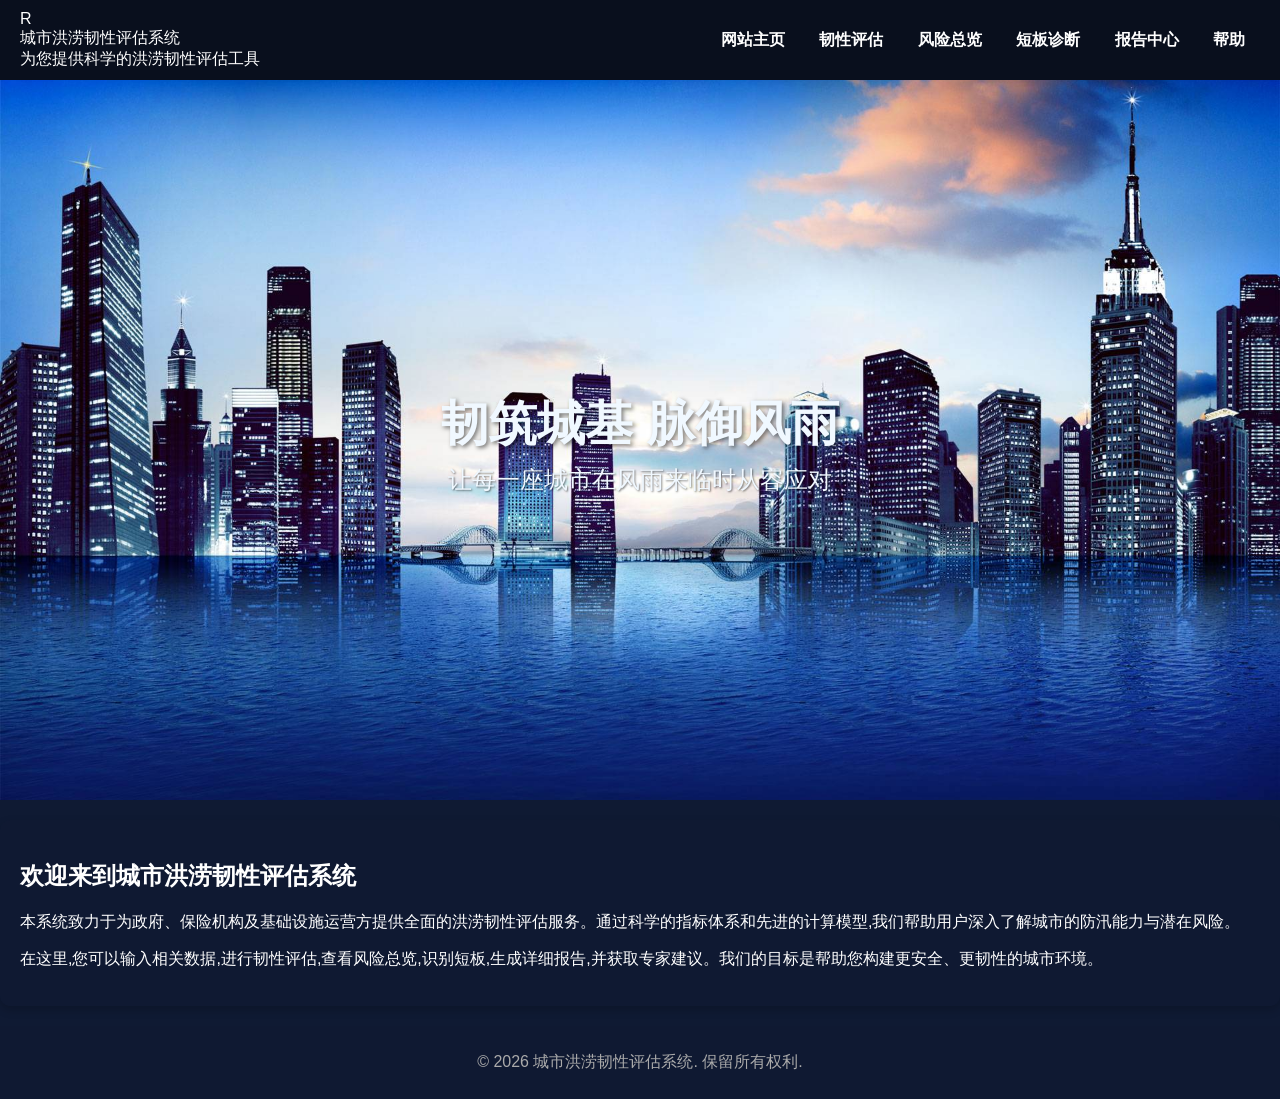
==== commit f312b6b6: "背景图" ====
--- a/index.html
+++ b/index.html
@@ -3,13 +3,11 @@
 <head>
   <meta charset="UTF-8" />
   <meta name="viewport" content="width=device-width, initial-scale=1"/>
-  <title>城市洪涝韧性评估系统</title>
+  <title>韧脉城市 - 一站剖析</title>
   <script src="./top.js"></script>
-  <link rel="stylesheet" href="./styles.css" />
   <link rel="stylesheet" href="./home.css" />
 </head>
 <body>
-
   <!-- ========== 顶部导航栏 ========== -->
   <header class="topbar">
     <div class="brand">
@@ -20,7 +18,7 @@
       </div>
     </div>
     <nav class="top-actions">
-      <a href="#home" class="nav-link">网站主页</a>
+      <a href="/index.html" class="nav-link active">网站主页</a>
       <a href="/resilience-assessment.html" class="nav-link">韧性评估</a>
       <a href="#risk-overview" class="nav-link">风险总览</a>
       <a href="#gaps-diagnosis" class="nav-link">短板诊断</a>
@@ -31,34 +29,29 @@
 
   <!-- ========== 主内容区 ========== -->
   <main class="container">
+    <div class="hero-section">
+      <img src="./k0O93q705410TeTz9Vwf3gikqyVHJpLjbn8YE17p.jpg" alt="城市背景图" class="hero-image" />
+      <div class="hero-content">
+        <h1 class="hero-title">韧筑城基  脉御风雨</h1>
+        <p class="hero-subtitle">让每一座城市在风雨来临时从容应对</p>
+      </div>
+    </div>
+
+
     <section class="intro-section">
-      <h1>欢迎来到城市洪涝韧性评估系统</h1>
+      <h2>欢迎来到城市洪涝韧性评估系统</h2>
       <p>
-        本系统致力于为政府、保险机构及基础设施运营方提供全面的洪涝韧性评估服务。通过科学的指标体系和先进的计算模型，我们帮助用户深入了解城市的防汛能力与潜在风险。
+        本系统致力于为政府、保险机构及基础设施运营方提供全面的洪涝韧性评估服务。通过科学的指标体系和先进的计算模型,我们帮助用户深入了解城市的防汛能力与潜在风险。
       </p>
       <p>
-        在这里，您可以输入相关数据，进行韧性评估，查看风险总览，识别短板，生成详细报告，并获取专家建议。我们的目标是帮助您构建更安全、更韧性的城市环境。
+        在这里,您可以输入相关数据,进行韧性评估,查看风险总览,识别短板,生成详细报告,并获取专家建议。我们的目标是帮助您构建更安全、更韧性的城市环境。
       </p>
     </section>
-
-    <section class="features-section">
-      <h2>系统功能介绍</h2>
-      <ul>
-        <li>🔍 <strong>韧性评估：</strong> 通过数据分析评估城市的洪涝韧性。</li>
-        <li>📊 <strong>风险总览：</strong> 提供实时的风险评估与预警信息。</li>
-        <li>⚠️ <strong>短板诊断：</strong> 识别城市在防汛方面的短板与不足。</li>
-        <li>📄 <strong>报告中心：</strong> 生成并管理评估报告，便于查看与分享。</li>
-        <li>❓ <strong>帮助支持：</strong> 提供使用指南与常见问题解答。</li>
-      </ul>
-    </section>
-
-
   </main>
 
   <!-- ========== 页脚 ========== -->
   <footer class="footer">
     <p>© 2026 城市洪涝韧性评估系统. 保留所有权利.</p>
   </footer>
-
 </body>
 </html>
--- a/home.css
+++ b/home.css
@@ -1,3 +1,18 @@
+:root {
+  --text: #fff;
+  --muted: #aaa;
+  --accent: #007bff;
+  --accent2: #0056b3;
+}
+
+body {
+  font-family: Arial, sans-serif;
+  margin: 0;
+  padding: 0;
+  background-color: #0f1a33;
+  color: var(--text);
+}
+
 .topbar {
   background: rgba(9, 13, 25, 0.85);
   padding: 10px 20px;
@@ -56,3 +71,47 @@
   background: rgba(15, 26, 51, 0.88);
   color: var(--muted);
 }
+
+.hero-section {
+  position: relative;
+  height: 80vh;
+  overflow: hidden;
+}
+
+.hero-image {
+  width: 100%;
+  height: 100%;
+  object-fit: cover;
+}
+
+.hero-content {
+  position: absolute;
+  top: 50%;
+  left: 50%;
+  transform: translate(-50%, -50%);
+  text-align: center;
+}
+
+.hero-content h1 {
+  font-size: 3rem;
+  margin-bottom: 0.5rem;
+}
+
+.hero-content p {
+  font-size: 1.5rem;
+  margin-top: 0.5rem;
+}
+.hero-title {
+  font-size: 4rem;
+  font-weight: 700;
+  color: #f0f8ff;
+  text-shadow: 2px 2px 4px rgba(0, 0, 0, 0.5);
+  margin-bottom: 1rem;
+}
+
+.hero-subtitle {
+  font-size: 2rem;
+  font-weight: 500;
+  color: #f0f8ff;
+  text-shadow: 1px 1px 2px rgba(0, 0, 0, 0.5);
+}
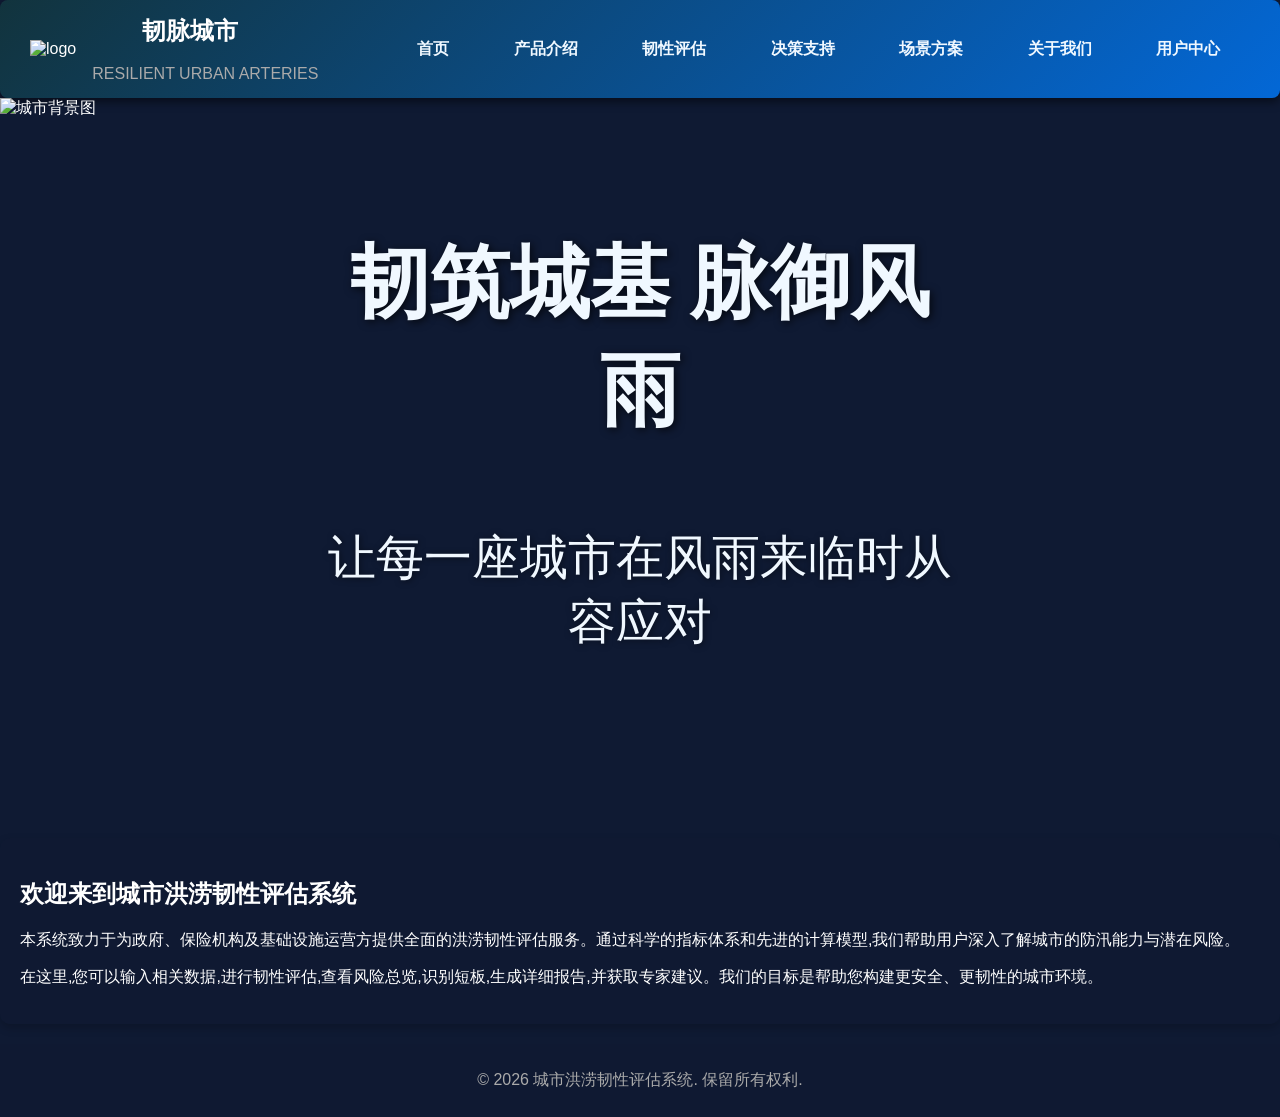
==== commit 1890aca7: "暂存 Co-authored-by: Copilot <copilot@github.com>" ====
--- a/index.html
+++ b/index.html
@@ -11,32 +11,34 @@
   <!-- ========== 顶部导航栏 ========== -->
   <header class="topbar">
     <div class="brand">
-      <div class="logo">R</div>
+      <div class="logo">
+        <img src="./logo2.png" alt="logo" class="logo-image" />
+      </div>
       <div>
-        <div class="title">城市洪涝韧性评估系统</div>
-        <div class="subtitle">为您提供科学的洪涝韧性评估工具</div>
+        <div class="title">韧脉城市</div>
+        <div class="subtitle">RESILIENT URBAN ARTERIES</div>
       </div>
     </div>
     <nav class="top-actions">
-      <a href="/index.html" class="nav-link active">网站主页</a>
-      <a href="/resilience-assessment.html" class="nav-link">韧性评估</a>
-      <a href="#risk-overview" class="nav-link">风险总览</a>
-      <a href="#gaps-diagnosis" class="nav-link">短板诊断</a>
-      <a href="#report-center" class="nav-link">报告中心</a>
-      <a href="#help" class="nav-link">帮助</a>
+    <a href="/index.html" class="nav-link active">首页</a>
+    <a href="#" class="nav-link">产品介绍</a>
+    <a href="/resilience-assessment.html" class="nav-link">韧性评估</a>
+    <a href="#" class="nav-link">决策支持</a>
+    <a href="#" class="nav-link">场景方案</a>
+    <a href="#" class="nav-link">关于我们</a>
+    <a href="#" class="nav-link">用户中心</a>
     </nav>
   </header>
 
   <!-- ========== 主内容区 ========== -->
   <main class="container">
     <div class="hero-section">
-      <img src="./k0O93q705410TeTz9Vwf3gikqyVHJpLjbn8YE17p.jpg" alt="城市背景图" class="hero-image" />
+      <img src="./background.png" alt="城市背景图" class="hero-image" />
       <div class="hero-content">
         <h1 class="hero-title">韧筑城基  脉御风雨</h1>
         <p class="hero-subtitle">让每一座城市在风雨来临时从容应对</p>
       </div>
     </div>
-
 
     <section class="intro-section">
       <h2>欢迎来到城市洪涝韧性评估系统</h2>
--- a/home.css
+++ b/home.css
@@ -2,7 +2,7 @@
   --text: #fff;
   --muted: #aaa;
   --accent: #007bff;
-  --accent2: #0056b3;
+  --accent2: #a7bcd2;
 }
 
 body {
@@ -14,12 +14,29 @@
 }
 
 .topbar {
-  background: rgba(9, 13, 25, 0.85);
-  padding: 10px 20px;
+  background: linear-gradient(135deg, rgba(18, 54, 62, 0.9), rgba(0, 123, 255, 0.8));
+  padding: 15px 30px;
   display: flex;
   justify-content: space-between;
   align-items: center;
+  box-shadow: 0 4px 10px rgba(0, 0, 0, 0.5);
+  border-radius: 8px;
 }
+
+.top-actions .nav-link {
+  color: #f0f8ff;
+  text-decoration: none;
+  padding: 10px 15px;
+  transition: background-color 0.3s, transform 0.3s;
+  border-radius: 5px;
+}
+
+.top-actions .nav-link:hover {
+  background-color: rgba(0, 123, 255, 0.6);
+  transform: translateY(-2px);
+  box-shadow: 0 2px 5px rgba(0, 0, 0, 0.3);
+}
+
 
 .nav-link {
   color: var(--text);
@@ -92,26 +109,49 @@
   text-align: center;
 }
 
-.hero-content h1 {
-  font-size: 3rem;
-  margin-bottom: 0.5rem;
-}
-
-.hero-content p {
-  font-size: 1.5rem;
-  margin-top: 0.5rem;
-}
 .hero-title {
-  font-size: 4rem;
+  font-family: 'Cinzel Decorative', cursive;
+  font-size: 5rem;
   font-weight: 700;
   color: #f0f8ff;
-  text-shadow: 2px 2px 4px rgba(0, 0, 0, 0.5);
-  margin-bottom: 1rem;
+  text-shadow: 2px 2px 8px rgba(0, 0, 0, 0.7);
+  margin-top: 1rem;
+  margin-bottom: 5rem;
 }
 
 .hero-subtitle {
-  font-size: 2rem;
+  font-family: 'STXINGKAI', cursive;
+  font-size: 3rem;
   font-weight: 500;
   color: #f0f8ff;
-  text-shadow: 1px 1px 2px rgba(0, 0, 0, 0.5);
+  text-shadow: 1px 1px 6px rgba(0, 0, 0, 0.5);
+  margin-top: 1.5rem;
 }
+
+
+
+
+.brand {
+  display: flex;
+  align-items: center;
+}
+
+.logo {
+  margin-right:1rem;
+}
+
+.logo-image {
+  max-height: 100px;
+}
+
+.title {
+  height: 50px;
+  margin-left: 50px;
+  font-size: 1.5rem;
+  font-weight: 700;
+}
+
+.subtitle {
+  font-size: 1rem;
+  color: var(--muted);
+}
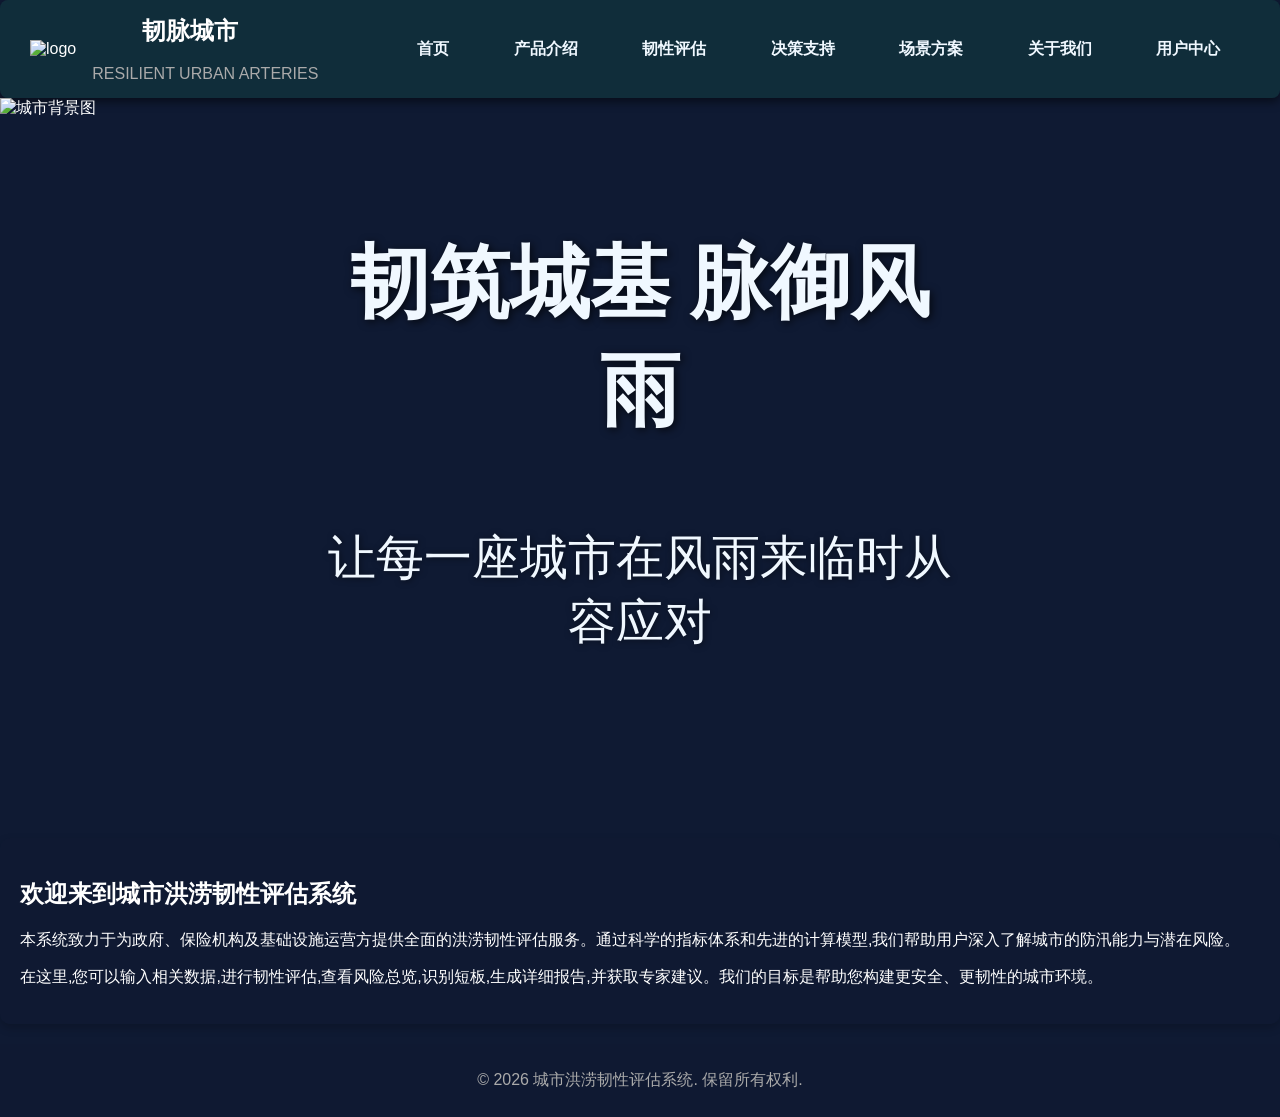
==== commit 5f931b5b: "粒子效果" ====
--- a/index.html
+++ b/index.html
@@ -4,10 +4,108 @@
   <meta charset="UTF-8" />
   <meta name="viewport" content="width=device-width, initial-scale=1"/>
   <title>韧脉城市 - 一站剖析</title>
-  <script src="./top.js"></script>
+  <script src="https://cdn.jsdelivr.net/npm/particles.js"></script>
   <link rel="stylesheet" href="./home.css" />
+  <style>
+    body {
+        margin: 0;
+        overflow: hidden;
+        font-family: Arial, sans-serif;
+        background-color: #0f1a33; /* 背景颜色 */
+        color: #fff; /* 文字颜色 */
+    }
+
+    #particles-js {
+        position: absolute;
+        width: 100%;
+        height: 100%;
+        top: 0;
+        left: 0;
+        z-index: -1; /* 确保粒子在背景 */
+    }
+
+    .topbar {
+        background: rgba(18, 54, 62, 0.7);
+        padding: 15px 30px;
+        display: flex;
+        justify-content: space-between;
+        align-items: center;
+        box-shadow: 0 4px 10px rgba(0, 0, 0, 0.5);
+        border-radius: 8px;
+    }
+
+    .top-actions .nav-link {
+        color: #f0f8ff;
+        text-decoration: none;
+        padding: 10px 15px;
+        transition: background-color 0.3s, transform 0.3s;
+        border-radius: 5px;
+    }
+
+    .top-actions .nav-link:hover {
+        background-color: rgba(0, 123, 255, 0.6);
+        transform: translateY(-2px);
+        box-shadow: 0 2px 5px rgba(0, 0, 0, 0.3);
+    }
+
+    .hero-section {
+        position: relative;
+        height: 80vh;
+        overflow: hidden;
+    }
+
+    .hero-image {
+        width: 100%;
+        height: 100%;
+        object-fit: cover;
+    }
+
+    .hero-content {
+        position: absolute;
+        top: 50%;
+        left: 50%;
+        transform: translate(-50%, -50%);
+        text-align: center;
+    }
+
+    .hero-title {
+        font-family: 'Cinzel Decorative', cursive;
+        font-size: 5rem;
+        font-weight: 700;
+        color: #f0f8ff;
+        text-shadow: 2px 2px 8px rgba(0, 0, 0, 0.7);
+        margin-top: 1rem;
+        margin-bottom: 5rem;
+    }
+
+    .hero-subtitle {
+        font-family: 'STXINGKAI', cursive;
+        font-size: 3rem;
+        font-weight: 500;
+        color: #f0f8ff;
+        text-shadow: 1px 1px 6px rgba(0, 0, 0, 0.5);
+        margin-top: 1.5rem;
+    }
+
+    .intro-section {
+        margin: 20px 0;
+        padding: 20px;
+        background: rgba(15, 26, 51, 0.88);
+        border-radius: 10px;
+        box-shadow: 0 4px 10px rgba(0, 0, 0, 0.2);
+    }
+
+    .footer {
+        text-align: center;
+        padding: 10px 0;
+        background: rgba(15, 26, 51, 0.88);
+        color: #aaa;
+    }
+  </style>
 </head>
 <body>
+
+  <div id="particles-js"></div>
   <!-- ========== 顶部导航栏 ========== -->
   <header class="topbar">
     <div class="brand">
@@ -20,13 +118,13 @@
       </div>
     </div>
     <nav class="top-actions">
-    <a href="/index.html" class="nav-link active">首页</a>
-    <a href="#" class="nav-link">产品介绍</a>
-    <a href="/resilience-assessment.html" class="nav-link">韧性评估</a>
-    <a href="#" class="nav-link">决策支持</a>
-    <a href="#" class="nav-link">场景方案</a>
-    <a href="#" class="nav-link">关于我们</a>
-    <a href="#" class="nav-link">用户中心</a>
+      <a href="/index.html" class="nav-link active">首页</a>
+      <a href="#" class="nav-link">产品介绍</a>
+      <a href="/resilience-assessment.html" class="nav-link">韧性评估</a>
+      <a href="#" class="nav-link">决策支持</a>
+      <a href="#" class="nav-link">场景方案</a>
+      <a href="#" class="nav-link">关于我们</a>
+      <a href="#" class="nav-link">用户中心</a>
     </nav>
   </header>
 
@@ -55,5 +153,120 @@
   <footer class="footer">
     <p>© 2026 城市洪涝韧性评估系统. 保留所有权利.</p>
   </footer>
+
+  <script>
+    // 初始化粒子效果
+    particlesJS("particles-js", {
+      "particles": {
+        "number": {
+          "value": 100,
+          "density": {
+            "enable": true,
+            "value_area": 800
+          }
+        },
+        "color": {
+          "value": "#ffffff"
+        },
+        "shape": {
+          "type": "circle",
+          "stroke": {
+            "width": 0,
+            "color": "#000000"
+          },
+          "polygon": {
+            "nb_sides": 5
+          },
+          "image": {
+            "src": "img/github.svg",
+            "width": 100,
+            "height": 100
+          }
+        },
+        "opacity": {
+          "value": 0.5,
+          "random": false,
+          "anim": {
+            "enable": false,
+            "speed": 1,
+            "opacity_min": 0.1,
+            "sync": false
+          }
+        },
+        "size": {
+          "value": 3,
+          "random": true,
+          "anim": {
+            "enable": false,
+            "speed": 40,
+            "size_min": 0.1,
+            "sync": false
+          }
+        },
+        "line_linked": {
+          "enable": true,
+          "distance": 150,
+          "color": "#ffffff",
+          "opacity": 0.4,
+          "width": 1
+        },
+        "move": {
+          "enable": true,
+          "speed": 6,
+          "direction": "none",
+          "random": false,
+          "straight": false,
+          "out_mode": "out",
+          "bounce": false,
+          "attract": {
+            "enable": false,
+            "rotateX": 600,
+            "rotateY": 1200
+          }
+        }
+      },
+      "interactivity": {
+        "detect_on": "canvas",
+        "events": {
+          "onhover": {
+            "enable": true,
+            "mode": "repulse"
+          },
+          "onclick": {
+            "enable": true,
+            "mode": "push"
+          },
+          "resize": true
+        },
+        "modes": {
+          "grab": {
+            "distance": 400,
+            "line_linked": {
+              "opacity": 1
+            }
+          },
+          "bubble": {
+            "distance": 400,
+            "size": 40,
+            "duration": 2,
+            "opacity": 8,
+            "speed": 3
+          },
+          "repulse": {
+            "distance": 200,
+            "duration": 1
+          },
+          "push": {
+            "particles_nb": 4
+          },
+          "remove": {
+            "particles_nb": 2
+          }
+        }
+      },
+      "retina_detect": true
+    });
+  </script>
+
 </body>
 </html>
--- a/home.css
+++ b/home.css
@@ -14,7 +14,7 @@
 }
 
 .topbar {
-  background: linear-gradient(135deg, rgba(18, 54, 62, 0.9), rgba(0, 123, 255, 0.8));
+  background: rgba(18, 54, 62, 0.7); /* 调整透明度 */
   padding: 15px 30px;
   display: flex;
   justify-content: space-between;
@@ -22,6 +22,7 @@
   box-shadow: 0 4px 10px rgba(0, 0, 0, 0.5);
   border-radius: 8px;
 }
+
 
 .top-actions .nav-link {
   color: #f0f8ff;
@@ -155,3 +156,11 @@
   font-size: 1rem;
   color: var(--muted);
 }
+#particles-js {
+  position: absolute;
+  width: 100%;
+  height: 100%;
+  top: 0;
+  left: 0;
+  z-index: -1; /* 确保粒子在背景 */
+}
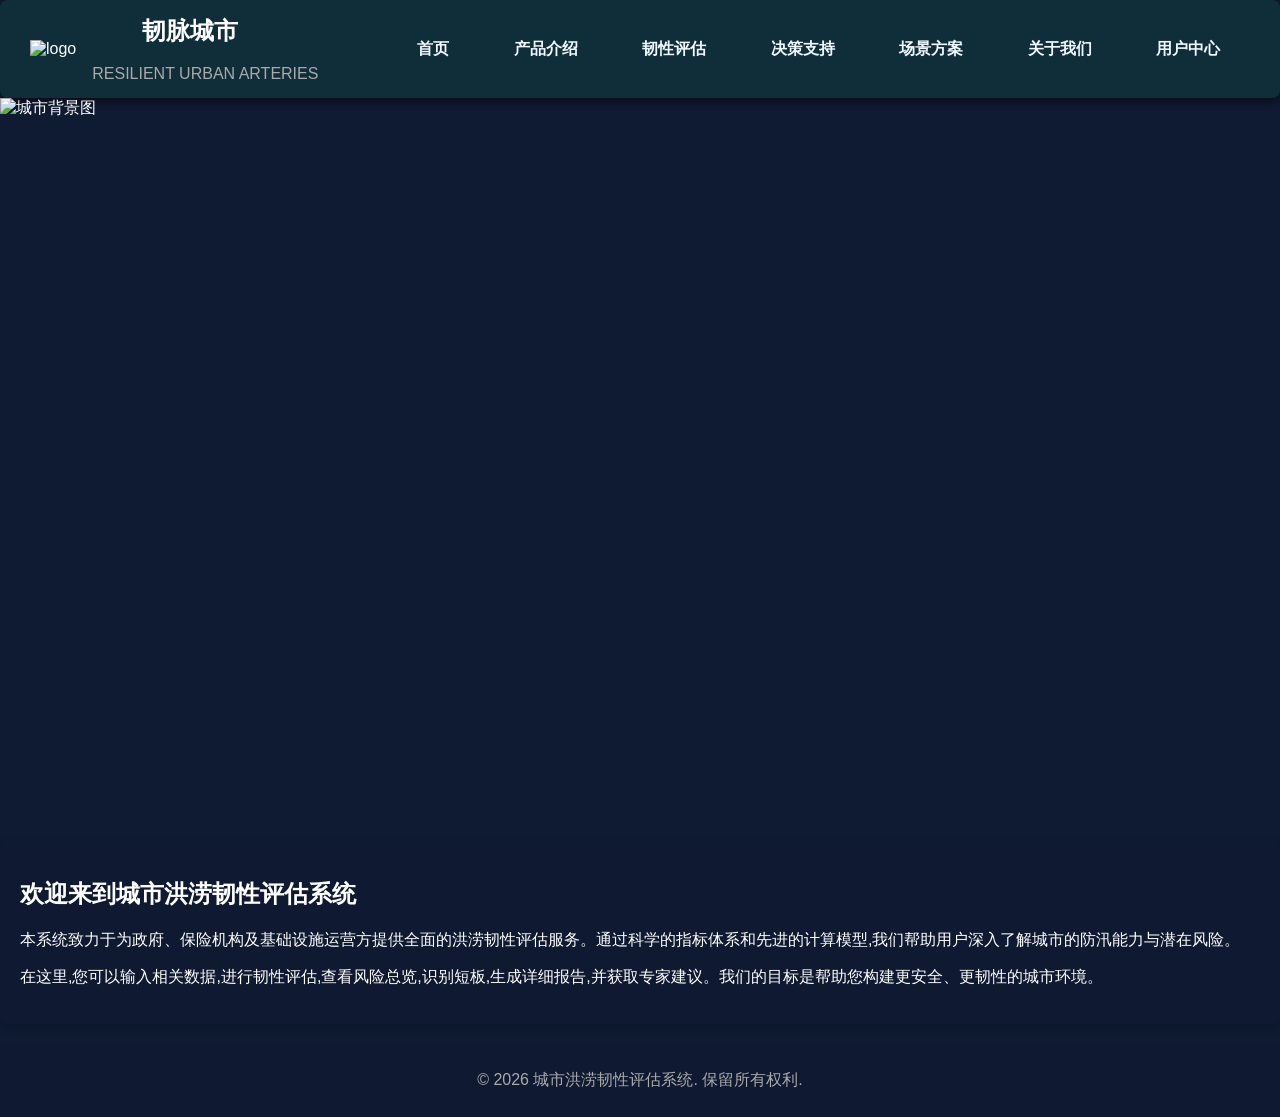
==== commit b80c9600: "3" ====
--- a/index.html
+++ b/index.html
@@ -3,13 +3,13 @@
 <head>
   <meta charset="UTF-8" />
   <meta name="viewport" content="width=device-width, initial-scale=1"/>
-  <title>韧脉城市 - 一站剖析</title>
+  <title>韧脉城市demo</title>
   <script src="https://cdn.jsdelivr.net/npm/particles.js"></script>
   <link rel="stylesheet" href="./home.css" />
   <style>
     body {
         margin: 0;
-        overflow: hidden;
+        /* overflow: hidden; */
         font-family: Arial, sans-serif;
         background-color: #0f1a33; /* 背景颜色 */
         color: #fff; /* 文字颜色 */
@@ -118,9 +118,9 @@
       </div>
     </div>
     <nav class="top-actions">
-      <a href="/index.html" class="nav-link active">首页</a>
+      <a href="index.html" class="nav-link active">首页</a>
       <a href="#" class="nav-link">产品介绍</a>
-      <a href="/resilience-assessment.html" class="nav-link">韧性评估</a>
+      <a href="resilience-assessment.html" class="nav-link">韧性评估</a>
       <a href="#" class="nav-link">决策支持</a>
       <a href="#" class="nav-link">场景方案</a>
       <a href="#" class="nav-link">关于我们</a>
@@ -131,11 +131,8 @@
   <!-- ========== 主内容区 ========== -->
   <main class="container">
     <div class="hero-section">
-      <img src="./background.png" alt="城市背景图" class="hero-image" />
-      <div class="hero-content">
-        <h1 class="hero-title">韧筑城基  脉御风雨</h1>
-        <p class="hero-subtitle">让每一座城市在风雨来临时从容应对</p>
-      </div>
+      <img src="./background1.png" alt="城市背景图" class="hero-image" />
+
     </div>
 
     <section class="intro-section">
--- a/home.css
+++ b/home.css
@@ -92,15 +92,17 @@
 
 .hero-section {
   position: relative;
-  height: 80vh;
-  overflow: hidden;
+  /* height: 80vh;  ← 删除这行 */
+  /* overflow: hidden; ← 删除这行 */
 }
 
 .hero-image {
   width: 100%;
   height: 100%;
   object-fit: cover;
+  object-position: center bottom;  /* ← 裁剪时以底部为基准 */
 }
+
 
 .hero-content {
   position: absolute;
